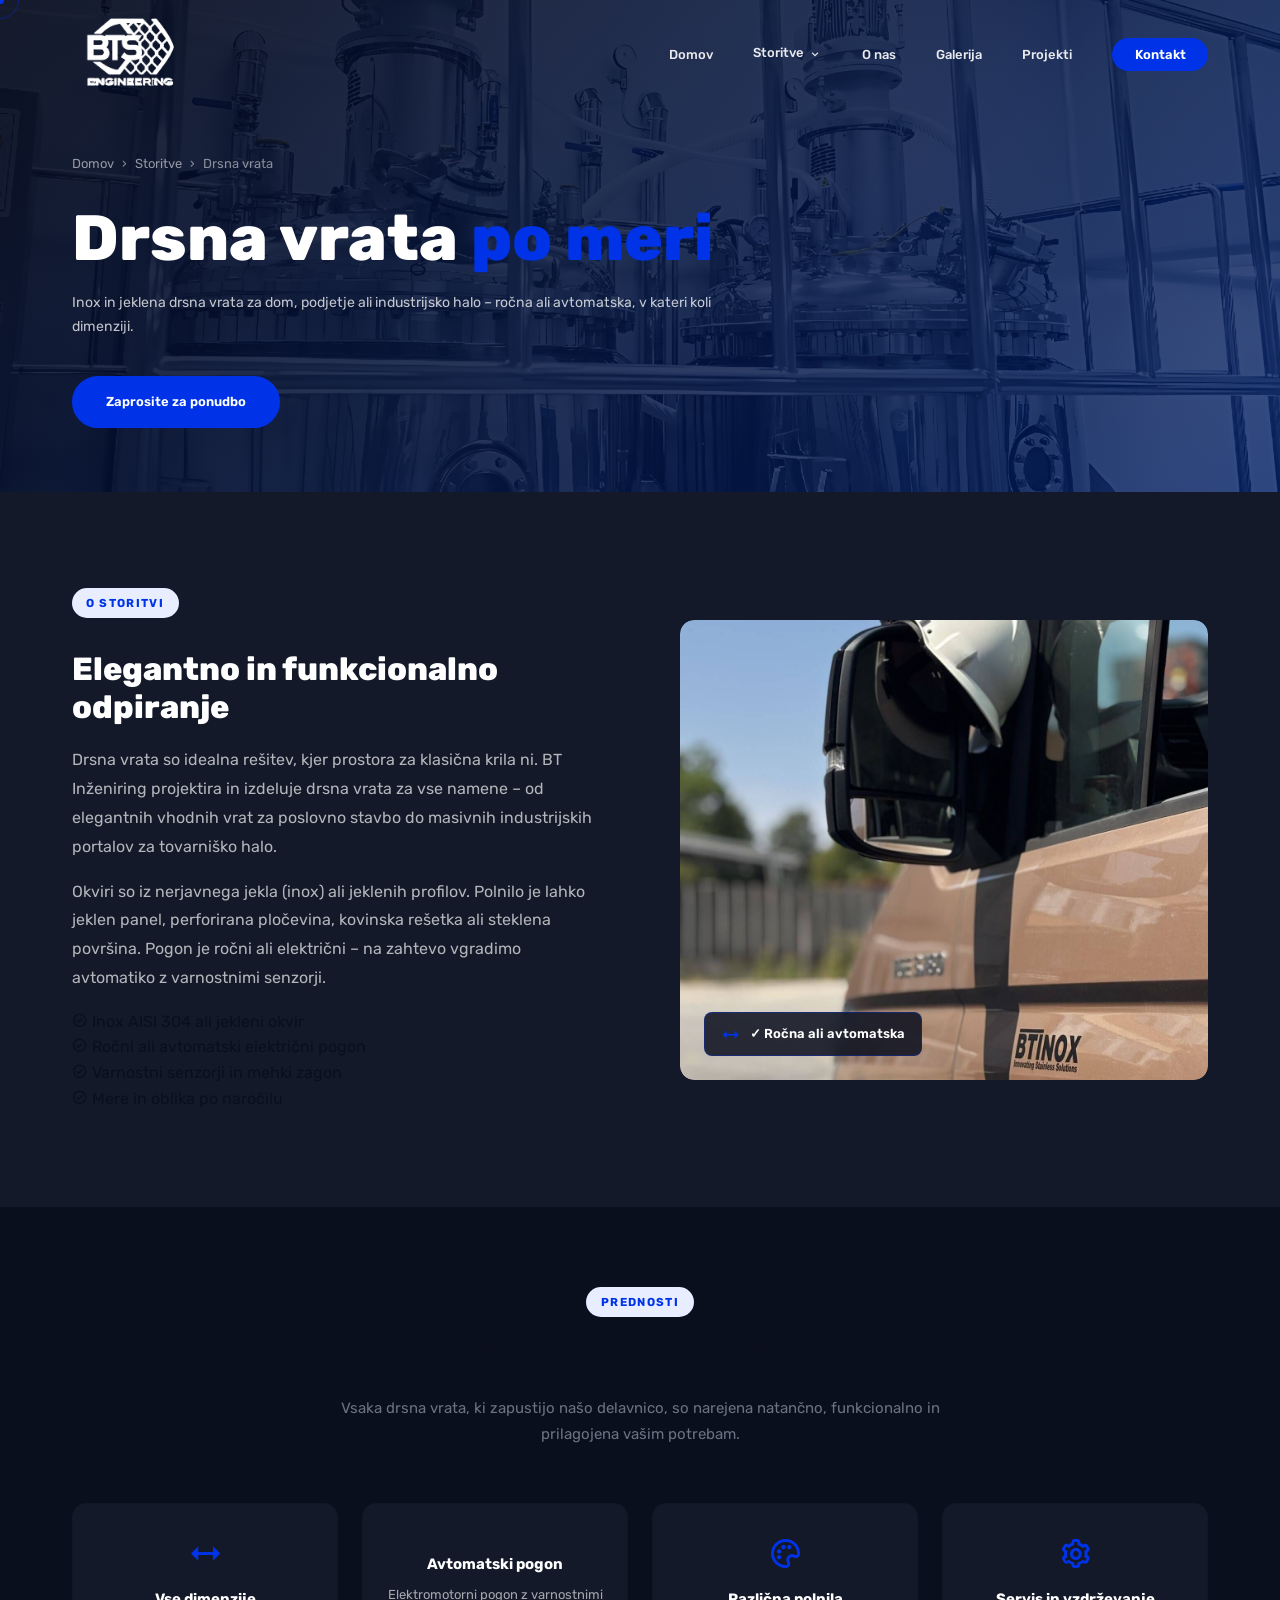
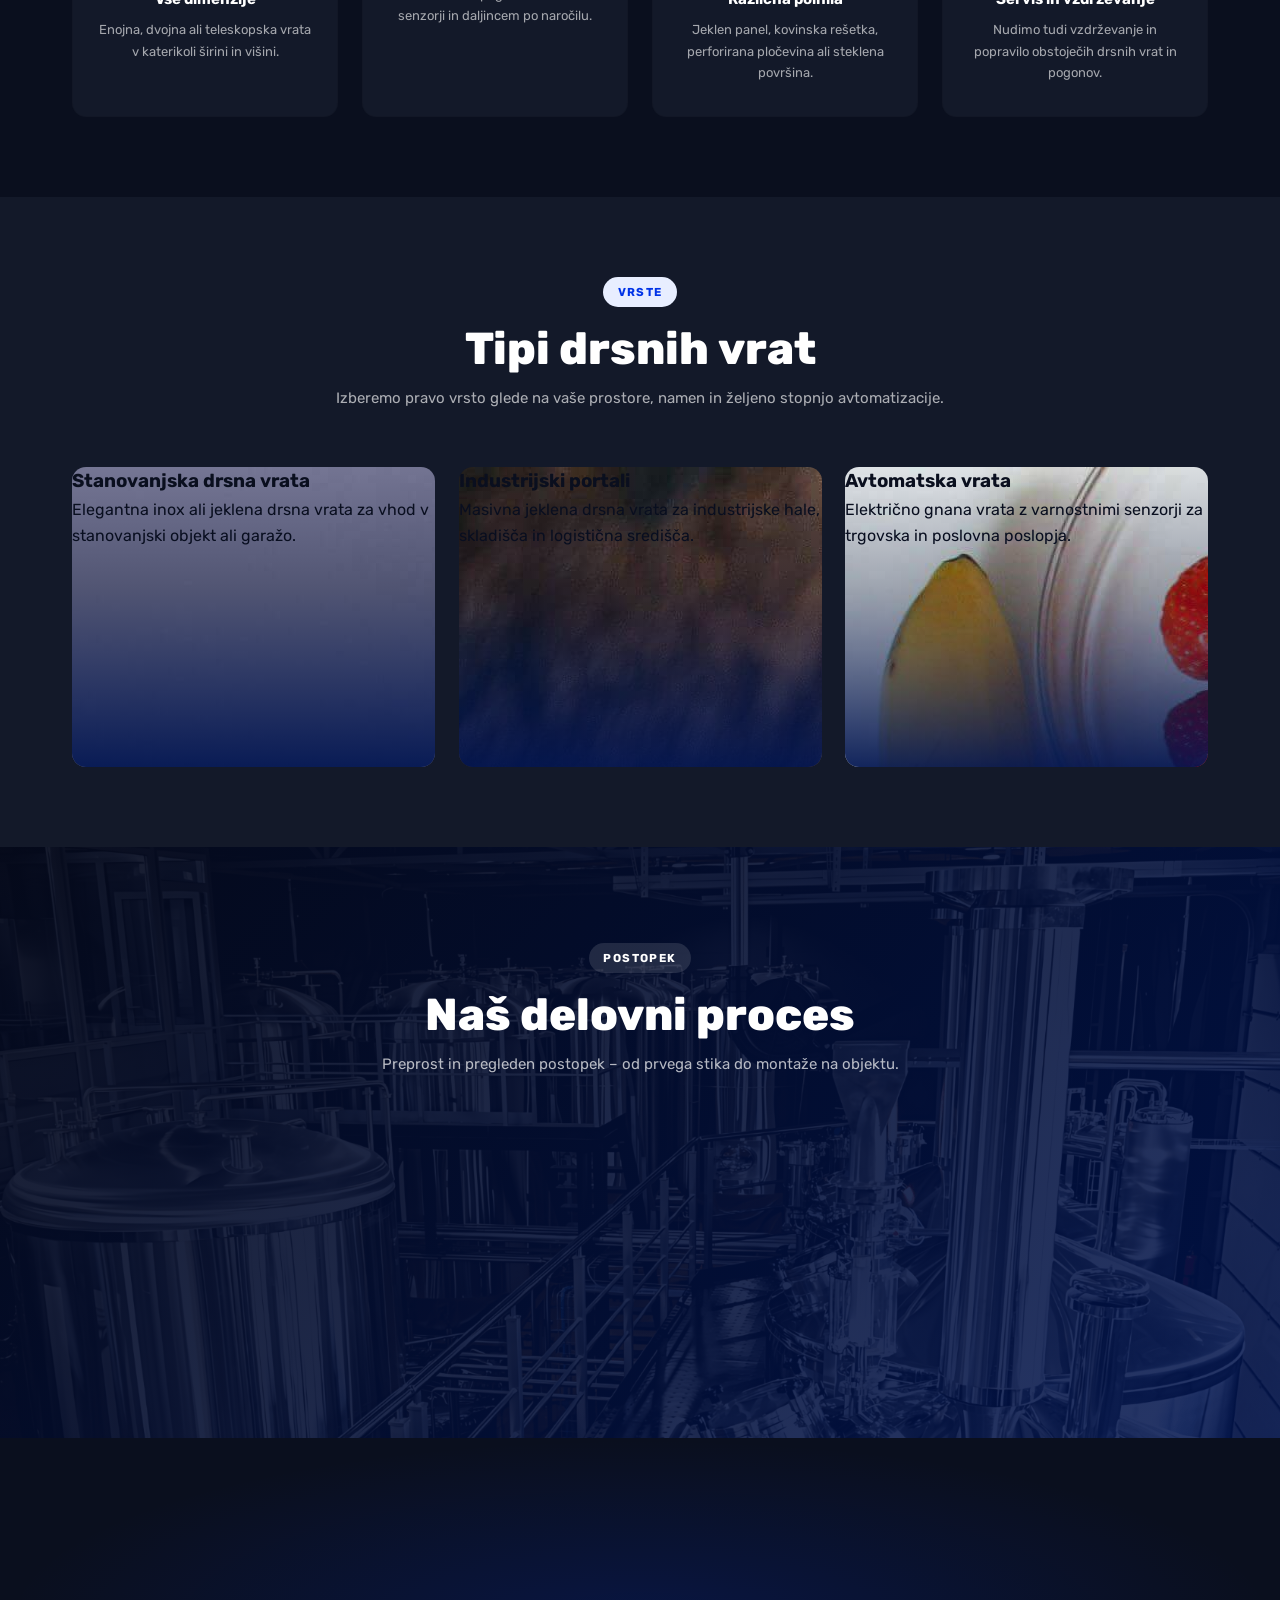
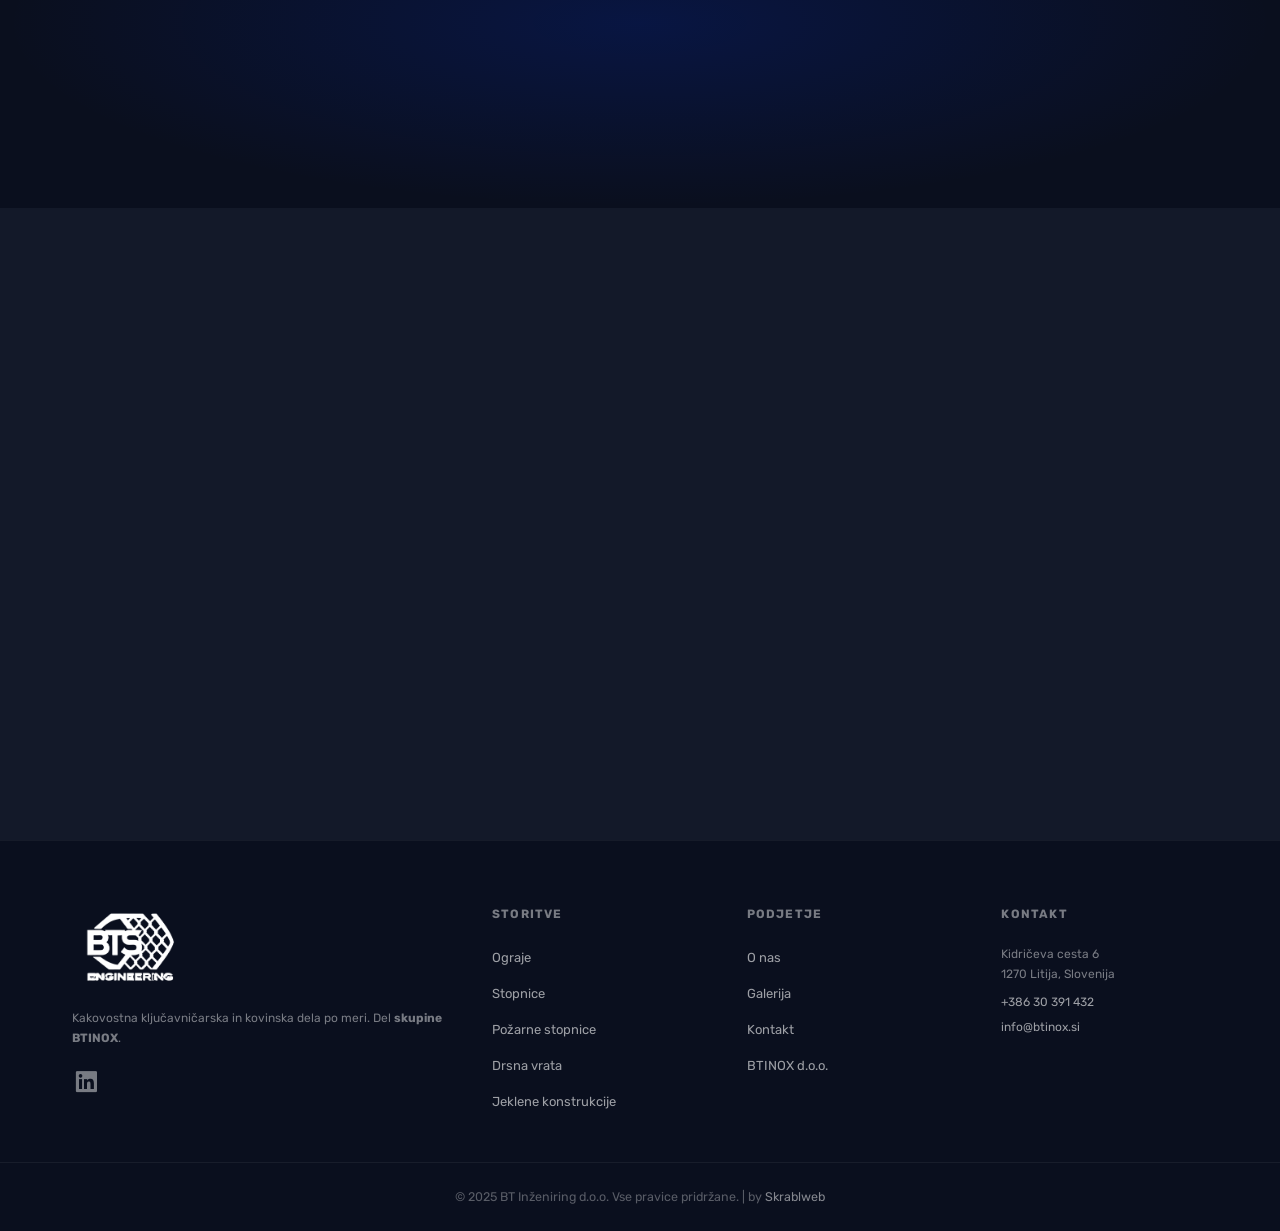
==== drsna-vrata.html @ 4660ccc5 "first commit" ====
﻿<!DOCTYPE html>
<html lang="sl">
<head>
    <meta charset="UTF-8">
    <meta name="viewport" content="width=device-width, initial-scale=1.0">
    <title>Drsna vrata | BT Inženiring – Skupina BTINOX</title>
    <meta name="description" content="Inox in jeklena drsna vrata po meri – stanovanjska, industrijska in avtomatska. Načrtovanje in montaža drsnih vrat in portalov po vsej Sloveniji.">
    <link rel="preconnect" href="https://fonts.googleapis.com">
    <link rel="preconnect" href="https://fonts.gstatic.com" crossorigin>
    <link href="https://fonts.googleapis.com/css2?family=Rubik:wght@300;400;500;600;700;800&family=Inter:wght@300;400;500;600&display=swap" rel="stylesheet">
    <link rel="stylesheet" href="https://unpkg.com/boxicons@2.1.4/css/boxicons.min.css">
    <link rel="stylesheet" href="css/base.css">
    <link rel="stylesheet" href="css/nav.css">
    <link rel="stylesheet" href="css/hero.css">
    <link rel="stylesheet" href="css/sections.css">
    <link rel="stylesheet" href="css/animations.css">
    <link rel="stylesheet" href="css/responsive.css">
    <link rel="stylesheet" href="css/subpages.css">
    <link rel="stylesheet" href="css/projekti.css">
</head>
<body>

<div class="cursor-dot" id="cursorDot"></div>
<div class="cursor-ring" id="cursorRing"></div>
<div class="progress-bar" id="progressBar"></div>

<nav class="nav" id="nav">
    <div class="nav__container">
        <a href="inzeniring.html" class="nav__logo"><img src="index/bts_logo.png" alt="BT Inženiring"></a>
        <ul class="nav__links" id="navLinks">
            <li><a href="inzeniring.html" class="nav__link">Domov</a></li>
            <li class="has-dropdown">
                <a href="inzeniring.html#storitve" class="nav__link">Storitve <i class='bx bx-chevron-down'></i></a>
                <ul class="nav__submenu">
                    <li><a href="ograje.html">Ograje</a></li>
                    <li><a href="stopnice.html">Stopnice</a></li>
                    <li><a href="pozarne-stopnice.html">Požarne stopnice</a></li>
                    <li><a href="drsna-vrata.html">Drsna vrata</a></li>
                    <li><a href="konstrukcije.html">Jeklene konstrukcije</a></li>
                    <li><a href="kljucavnicarska-dela.html">Ključavničarska dela</a></li>
                </ul>
            </li>
            <li><a href="o-nas.html" class="nav__link">O nas</a></li>
            <li><a href="galerija.html" class="nav__link">Galerija</a></li>
            <li><a href="projekti.html" class="nav__link">Projekti</a></li>
            <li><a href="kontakt.html" class="nav__link nav__link--cta">Kontakt</a></li>
        </ul>
        <button class="hamburger" id="hamburger" aria-label="Meni"><span></span><span></span><span></span></button>
    </div>
</nav>
<div class="mobile-menu" id="mobileMenu">
    <ul>
        <li><a href="inzeniring.html" class="mob-link">Domov</a></li>
        <li><a href="inzeniring.html#storitve" class="mob-link">Storitve</a></li>
        <li><a href="o-nas.html" class="mob-link">O nas</a></li>
        <li><a href="galerija.html" class="mob-link">Galerija</a></li>
        <li><a href="projekti.html" class="mob-link">Projekti</a></li>
        <li><a href="kontakt.html" class="mob-link">Kontakt</a></li>
    </ul>
</div>
<div class="mob-overlay" id="mobOverlay"></div>

<!-- PAGE HERO -->
<section class="page-hero">
    <div class="page-hero__bg" style="background-image: url('index/slika_za_naslov.png');"></div>
    <div class="page-hero__overlay"></div>
    <div class="page-hero__content">
        <nav class="breadcrumb" aria-label="Breadcrumb">
            <a href="inzeniring.html">Domov</a>
            <span>›</span>
            <a href="inzeniring.html#storitve">Storitve</a>
            <span>›</span>
            <span>Drsna vrata</span>
        </nav>
        <h1 class="page-hero__title">Drsna vrata <span>po meri</span></h1>
        <p class="page-hero__sub">Inox in jeklena drsna vrata za dom, podjetje ali industrijsko halo – ročna ali avtomatska, v kateri koli dimenziji.</p>
        <a href="kontakt.html" class="btn btn-primary">Zaprosite za ponudbo</a>
    </div>
</section>

<!-- SVC INTRO -->
<section class="svc-intro">
    <div class="container">
        <div class="svc-intro__grid">
            <div class="svc-intro__text reveal">
                <div class="section-tag">O storitvi</div>
                <h2>Elegantno in funkcionalno odpiranje</h2>
                <p>Drsna vrata so idealna rešitev, kjer prostora za klasična krila ni. BT Inženiring projektira in izdeluje drsna vrata za vse namene – od elegantnih vhodnih vrat za poslovno stavbo do masivnih industrijskih portalov za tovarniško halo.</p>
                <p>Okviri so iz nerjavnega jekla (inox) ali jeklenih profilov. Polnilo je lahko jeklen panel, perforirana pločevina, kovinska rešetka ali steklena površina. Pogon je ročni ali električni – na zahtevo vgradimo avtomatiko z varnostnimi senzorji.</p>
                <ul class="svc-intro__checklist">
                    <li><i class='bx bx-check-circle'></i> Inox AISI 304 ali jekleni okvir</li>
                    <li><i class='bx bx-check-circle'></i> Ročni ali avtomatski električni pogon</li>
                    <li><i class='bx bx-check-circle'></i> Varnostni senzorji in mehki zagon</li>
                    <li><i class='bx bx-check-circle'></i> Mere in oblika po naročilu</li>
                </ul>
            </div>
            <div class="svc-intro__img reveal">
                <div class="svc-intro__img-wrap">
                    <img src="index/o_nas_btinox.jpeg" alt="Drsna vrata po meri – BT Inženiring">
                    <div class="svc-intro__badge">
                        <i class='bx bx-move-horizontal'></i>
                        <span>✓ Ročna ali avtomatska</span>
                    </div>
                </div>
            </div>
        </div>
    </div>
</section>

<!-- FEATURES -->
<section class="features-section">
    <div class="container">
        <div class="section-head reveal">
            <div class="section-tag">Prednosti</div>
            <h2>Zakaj izbrati BT Inženiring?</h2>
            <p>Vsaka drsna vrata, ki zapustijo našo delavnico, so narejena natančno, funkcionalno in prilagojena vašim potrebam.</p>
        </div>
        <div class="features-grid">
            <div class="feat-card reveal">
                <div class="feat-card__icon"><i class='bx bx-move-horizontal'></i></div>
                <h3>Vse dimenzije</h3>
                <p>Enojna, dvojna ali teleskopska vrata v katerikoli širini in višini.</p>
            </div>
            <div class="feat-card reveal">
                <div class="feat-card__icon"><i class='bx bx-bolt'></i></div>
                <h3>Avtomatski pogon</h3>
                <p>Elektromotorni pogon z varnostnimi senzorji in daljincem po naročilu.</p>
            </div>
            <div class="feat-card reveal">
                <div class="feat-card__icon"><i class='bx bx-palette'></i></div>
                <h3>Različna polnila</h3>
                <p>Jeklen panel, kovinska rešetka, perforirana pločevina ali steklena površina.</p>
            </div>
            <div class="feat-card reveal">
                <div class="feat-card__icon"><i class='bx bx-cog'></i></div>
                <h3>Servis in vzdrževanje</h3>
                <p>Nudimo tudi vzdrževanje in popravilo obstoječih drsnih vrat in pogonov.</p>
            </div>
        </div>
    </div>
</section>

<!-- TYPES -->
<section class="types-section">
    <div class="container">
        <div class="section-head reveal">
            <div class="section-tag">Vrste</div>
            <h2>Tipi drsnih vrat</h2>
            <p>Izberemo pravo vrsto glede na vaše prostore, namen in željeno stopnjo avtomatizacije.</p>
        </div>
        <div class="types-grid">
            <div class="type-card reveal" style="background-image: url('index/farmacija.jpg');">
                <div class="type-card__overlay"></div>
                <div class="type-card__content">
                    <h3>Stanovanjska drsna vrata</h3>
                    <p>Elegantna inox ali jeklena drsna vrata za vhod v stanovanjski objekt ali garažo.</p>
                </div>
            </div>
            <div class="type-card reveal" style="background-image: url('index/biofarmacija.jpg');">
                <div class="type-card__overlay"></div>
                <div class="type-card__content">
                    <h3>Industrijski portali</h3>
                    <p>Masivna jeklena drsna vrata za industrijske hale, skladišča in logistična središča.</p>
                </div>
            </div>
            <div class="type-card reveal" style="background-image: url('index/prehrambena_industrija.jpg');">
                <div class="type-card__overlay"></div>
                <div class="type-card__content">
                    <h3>Avtomatska vrata</h3>
                    <p>Električno gnana vrata z varnostnimi senzorji za trgovska in poslovna poslopja.</p>
                </div>
            </div>
        </div>
    </div>
</section>

<!-- PROCES -->
<section class="proces" style="background-image: url('index/gospodarske_panoge.png');">
    <div class="container">
        <div class="section-head section-head--light reveal">
            <div class="section-tag section-tag--light">Postopek</div>
            <h2 class="light">Naš delovni proces</h2>
            <p class="light">Preprost in pregleden postopek – od prvega stika do montaže na objektu.</p>
        </div>
        <div class="steps reveal">
            <div class="step">
                <div class="step__num">01</div>
                <h4>Povpraševanje in izmere</h4>
                <p>Stopimo v stik, obiščemo lokacijo in skupaj z vami določimo mere, material in obliko.</p>
            </div>
            <div class="step__arrow"><i class='bx bx-chevron-right'></i></div>
            <div class="step">
                <div class="step__num">02</div>
                <h4>Načrtovanje in ponudba</h4>
                <p>Pripravimo tehnični načrt in cenovno ponudbo prilagojeno vašim željam in proračunu.</p>
            </div>
            <div class="step__arrow"><i class='bx bx-chevron-right'></i></div>
            <div class="step">
                <div class="step__num">03</div>
                <h4>Proizvodnja v delavnici</h4>
                <p>Vaše naročilo natančno izdelamo v lastni kovinarski delavnici z modernimi stroji.</p>
            </div>
            <div class="step__arrow"><i class='bx bx-chevron-right'></i></div>
            <div class="step">
                <div class="step__num">04</div>
                <h4>Dostava in montaža</h4>
                <p>Dostavimo in profesionalno montiramo na objektu – predaja z garancijo in brez skrbi.</p>
            </div>
        </div>
    </div>
</section>

<!-- CTA BANNER -->
<section class="cta-banner">
    <div class="container">
        <h2 class="light reveal">Iščete drsna vrata?</h2>
        <p class="light reveal">Pošljite nam mere in zahteve – pripravimo vam ponudbo v 48 urah.</p>
        <div class="cta-banner__btns reveal">
            <a href="kontakt.html" class="btn btn-primary">Pošljite povpraševanje</a>
            <a href="tel:+38630391432" class="btn btn-outline-light">Pokličite nas</a>
        </div>
    </div>
</section>

<!-- RELATED SERVICES -->
<section class="related-services">
    <div class="container">
        <div class="section-head reveal">
            <div class="section-tag">Več storitev</div>
            <h2>Oglejte si tudi</h2>
            <p>Poleg drsnih vrat ponujamo širok nabor kovinskih in ključavničarskih rešitev.</p>
        </div>
        <div class="services-grid">
            <div class="svc-card reveal">
                <div class="svc-card__icon"><i class='bx bx-border-all'></i></div>
                <h3>Ograje</h3>
                <p>Inox in jeklene ograje za balkone, terase, stopnišča in industrijske objekte.</p>
                <div class="svc-card__line"></div>
                <a href="ograje.html" class="svc-card__more">Izvedi več <i class='bx bx-right-arrow-alt'></i></a>
            </div>
            <div class="svc-card reveal">
                <div class="svc-card__icon"><i class='bx bx-building'></i></div>
                <h3>Jeklene konstrukcije</h3>
                <p>Statično zanesljive jeklene konstrukcije za industrijske in poslovne objekte.</p>
                <div class="svc-card__line"></div>
                <a href="konstrukcije.html" class="svc-card__more">Izvedi več <i class='bx bx-right-arrow-alt'></i></a>
            </div>
            <div class="svc-card reveal">
                <div class="svc-card__icon"><i class='bx bx-wrench'></i></div>
                <h3>Ključavničarska dela</h3>
                <p>Splošna ključavničarska dela, popravila in montaža kovinskih elementov po meri.</p>
                <div class="svc-card__line"></div>
                <a href="kljucavnicarska-dela.html" class="svc-card__more">Izvedi več <i class='bx bx-right-arrow-alt'></i></a>
            </div>
        </div>
    </div>
</section>

<footer class="footer">
    <div class="footer__top">
        <div class="footer__brand">
            <div class="footer__logo"><img src="index/bts_logo.png" alt="BT Inženiring"></div>
            <p>Kakovostna ključavničarska in kovinska dela po meri. Del <strong>skupine BTINOX</strong>.</p>
            <a href="https://www.linkedin.com/company/btinox" target="_blank" class="footer__linkedin"><i class='bx bxl-linkedin-square'></i></a>
        </div>
        <div class="footer__col"><h4>Storitve</h4><ul>
            <li><a href="ograje.html">Ograje</a></li>
            <li><a href="stopnice.html">Stopnice</a></li>
            <li><a href="pozarne-stopnice.html">Požarne stopnice</a></li>
            <li><a href="drsna-vrata.html">Drsna vrata</a></li>
            <li><a href="konstrukcije.html">Jeklene konstrukcije</a></li>
        </ul></div>
        <div class="footer__col"><h4>Podjetje</h4><ul>
            <li><a href="o-nas.html">O nas</a></li>
            <li><a href="galerija.html">Galerija</a></li>
            <li><a href="kontakt.html">Kontakt</a></li>
            <li><a href="index.html">BTINOX d.o.o.</a></li>
        </ul></div>
        <div class="footer__col"><h4>Kontakt</h4>
            <p>Kidričeva cesta 6<br>1270 Litija, Slovenija</p>
            <a href="tel:+38630391432">+386 30 391 432</a>
            <a href="mailto:info@btinox.si">info@btinox.si</a>
        </div>
    </div>
    <div class="footer__bottom"><p>© 2025 BT Inženiring d.o.o. Vse pravice pridržane. | by <a href="https://skrablweb.si" target="_blank">Skrablweb</a></p></div>
</footer>

<script src="js/nav.js"></script>
<script src="js/animations.js"></script>
</body>
</html>
---- css/base.css ----
/* BT Inženiring — base styles, variables, utilities */

/* ============================================================
   BT INŽENIRING — inzeniring.css
   Modern engineering website, inspired by btinox.si
============================================================ */

/* ---------- Reset & Base ---------- */
*, *::before, *::after {
  box-sizing: border-box;
  margin: 0;
  padding: 0;
}

:root {
  --blue:        #0033E7;
  --blue-dark:   #0025b3;
  --blue-light:  #e8eeff;
  --dark:        #0a0f1e;
  --dark-2:      #131929;
  --gray:        #6b7280;
  --gray-light:  #f7f8fc;
  --white:       #ffffff;
  --border:      rgba(0,0,0,.08);
  --text-muted:  #6b7280;
  --text-muted-dark: rgba(255,255,255,.68);
  --shadow:      0 4px 24px rgba(0,51,231,.12);
  --shadow-sm:   0 2px 12px rgba(0,0,0,.08);
  --radius:      14px;
  --radius-sm:   8px;
  --transition:  .3s ease;
  --font:        'Rubik', sans-serif;
}

html { scroll-behavior: smooth; }

body {
  font-family: var(--font);
  color: var(--dark);
  overflow-x: hidden;
  line-height: 1.6;
}

body.menu-open { overflow: hidden; }

img  { max-width: 100%; display: block; }
a    { text-decoration: none; color: inherit; }
ul   { list-style: none; }

.container {
  max-width: 1200px;
  margin: 0 auto;
  padding: 0 2rem;
}

/* ---------- Utilities ---------- */
.btn {
  display: inline-flex;
  align-items: center;
  gap: .5rem;
  padding: .85rem 2rem;
  border-radius: 50px;
  font-family: var(--font);
  font-weight: 600;
  font-size: clamp(13px, .95vw, 16px);
  cursor: pointer;
  border: 2px solid transparent;
  transition: var(--transition);
  white-space: nowrap;
}

.btn-primary {
  background: var(--blue);
  color: #fff;
  border-color: var(--blue);
}
.btn-primary:hover {
  background: var(--blue-dark);
  border-color: var(--blue-dark);
  transform: translateY(-2px);
  box-shadow: 0 8px 24px rgba(0,51,231,.3);
}

.btn-ghost {
  background: transparent;
  color: #fff;
  border-color: rgba(255,255,255,.55);
}
.btn-ghost:hover {
  background: #fff;
  color: var(--blue);
  border-color: #fff;
}

.btn-full { width: 100%; justify-content: center; }

.section-tag {
  display: inline-block;
  font-size: 11.5px;
  font-weight: 700;
  letter-spacing: .12em;
  text-transform: uppercase;
  color: var(--blue);
  background: var(--blue-light);
  padding: .35rem .9rem;
  border-radius: 50px;
  margin-bottom: 1rem;
}

.section-tag--light {
  color: #fff;
  background: rgba(255,255,255,.12);
}

.section-head {
  text-align: center;
  max-width: 640px;
  margin: 0 auto 3.5rem;
}

.section-head h2 {
  font-size: clamp(28px, 3.5vw, 48px);
  font-weight: 800;
  line-height: 1.15;
  margin-bottom: .75rem;
}

.section-head p {
  color: var(--gray);
  font-size: clamp(15px, 1.1vw, 17px);
  line-height: 1.7;
}

h2.light, p.light           { color: #fff; }
p.light                     { color: rgba(255,255,255,.7); }

/* ---------- Reveal Animation (see Interactive section below) ---------- */
---- css/nav.css ----
/* BT Inženiring — navigation, hamburger, mobile menu */

/* ---------- Navigation ---------- */
.nav {
  position: fixed;
  top: 0;
  left: 0;
  width: 100%;
  z-index: 1000;
  padding: .6rem 0;
  transition: background .35s ease, box-shadow .35s ease, padding .35s ease;
}

.nav.scrolled {
  background: #fff;
  box-shadow: 0 2px 20px rgba(0,0,0,.1);
  padding: .4rem 0;
}

.nav__container {
  max-width: 1200px;
  margin: 0 auto;
  padding: 0 2rem;
  display: flex;
  align-items: center;
  justify-content: space-between;
}

/* Logo */
.nav__logo {
  display: flex;
  align-items: center;
}
.nav__logo img {
  height: 88px;
  width: auto;
  display: block;
  filter: brightness(0) invert(1);
  transition: filter .35s ease;
}
.nav.scrolled .nav__logo img {
  filter: none;
}

/* Desktop links */
.nav__links {
  display: flex;
  align-items: center;
  gap: 2.5rem;
}

.nav__link {
  font-size: clamp(13px, .95vw, 15px);
  font-weight: 500;
  color: rgba(255,255,255,.9);
  position: relative;
  transition: color var(--transition);
}

.nav__link::after {
  content: '';
  position: absolute;
  bottom: -3px;
  left: 0;
  width: 0;
  height: 2px;
  background: var(--blue);
  transition: width var(--transition);
}

.nav__link:hover::after        { width: 100%; }
.nav.scrolled .nav__link       { color: var(--dark); }
.nav.scrolled .nav__link:hover { color: var(--blue); }

.nav__link--cta {
  background: var(--blue);
  color: #fff !important;
  padding: .55rem 1.4rem;
  border-radius: 50px;
  font-weight: 600;
}
.nav__link--cta:hover   { background: var(--blue-dark); transform: translateY(-1px); }
.nav__link--cta::after  { display: none; }

/* Hamburger */
.hamburger {
  display: none;
  flex-direction: column;
  gap: 5px;
  background: none;
  border: none;
  cursor: pointer;
  padding: 4px;
}
.hamburger span {
  display: block;
  width: 24px;
  height: 2px;
  background: #fff;
  border-radius: 2px;
  transition: var(--transition);
}
.nav.scrolled .hamburger span { background: var(--dark); }

.hamburger.active span:nth-child(1) { transform: translateY(7px) rotate(45deg); }
.hamburger.active span:nth-child(2) { opacity: 0; }
.hamburger.active span:nth-child(3) { transform: translateY(-7px) rotate(-45deg); }

/* ---------- Mobile Menu ---------- */
.mobile-menu {
  position: fixed;
  top: 0;
  right: -100%;
  width: min(320px, 85vw);
  height: 100vh;
  background: var(--dark);
  z-index: 2000;
  padding: 6rem 2.5rem 2.5rem;
  transition: right .4s ease;
}

.mobile-menu.active { right: 0; }

.mobile-menu ul {
  display: flex;
  flex-direction: column;
  gap: .25rem;
}

.mob-link {
  display: block;
  padding: 1rem 0;
  font-size: 1.15rem;
  font-weight: 600;
  color: rgba(255,255,255,.75);
  border-bottom: 1px solid rgba(255,255,255,.07);
  transition: color var(--transition), padding-left var(--transition);
}
.mob-link:hover {
  color: #fff;
  padding-left: .5rem;
}

.mob-overlay {
  position: fixed;
  inset: 0;
  background: rgba(0,0,0,.55);
  z-index: 1999;
  opacity: 0;
  pointer-events: none;
  transition: opacity .4s ease;
}
.mob-overlay.active {
  opacity: 1;
  pointer-events: all;
}
---- css/hero.css ----
/* BT Inženiring — hero section, scroll hint animation */

/* ---------- Hero ---------- */
.hero {
  position: relative;
  height: 100vh;
  min-height: 600px;
  display: flex;
  align-items: center;
  overflow: hidden;
}

.hero__bg {
  position: absolute;
  inset: 0;
  background-size: cover;
  background-position: center;
  transform: scale(1.05);
  transition: transform 8s ease;
}
.hero:hover .hero__bg { transform: scale(1.0); }

.hero__overlay {
  position: absolute;
  inset: 0;
  background: linear-gradient(135deg, rgba(0,15,50,.88) 0%, rgba(0,51,231,.28) 100%);
}

.hero__container {
  position: relative;
  z-index: 1;
  width: 100%;
  padding-left: clamp(2rem, 8vw, 120px);
  padding-right: clamp(2rem, 4vw, 60px);
  display: flex;
  align-items: center;
  justify-content: space-between;
  gap: 3rem;
}

.hero__content {
  flex: 0 0 54%;
  min-width: 0;
}

.hero__3d {
  flex: 0 0 38%;
  height: 480px;
}

.hero__badge {
  display: inline-block;
  font-size: 12px;
  font-weight: 600;
  letter-spacing: .14em;
  text-transform: uppercase;
  color: rgba(255,255,255,.9);
  background: rgba(255,255,255,.1);
  border: 1px solid rgba(255,255,255,.2);
  padding: .45rem 1.1rem;
  border-radius: 50px;
  margin-bottom: 1.5rem;
  backdrop-filter: blur(8px);
}

.hero__title {
  font-size: clamp(28px, 4.5vw, 76px);
  font-weight: 800;
  color: #fff;
  line-height: 1.1;
  margin-bottom: 1.25rem;
}

.hero__accent { color: #7aaaff; }
.nowrap { white-space: nowrap; }

.hero__sub {
  font-size: clamp(14px, 1.4vw, 18px);
  color: rgba(255,255,255,.78);
  line-height: 1.75;
  margin-bottom: 2.5rem;
}

.hero__btns {
  display: flex;
  gap: 1rem;
  flex-wrap: wrap;
}

/* Scroll hint */
.hero__scroll-hint {
  position: absolute;
  bottom: 2.5rem;
  left: 50%;
  transform: translateX(-50%);
  z-index: 1;
}

.scroll-dot {
  width: 26px;
  height: 42px;
  border: 2px solid rgba(255,255,255,.45);
  border-radius: 13px;
  position: relative;
}
.scroll-dot::after {
  content: '';
  position: absolute;
  top: 6px;
  left: 50%;
  transform: translateX(-50%);
  width: 4px;
  height: 8px;
  background: #fff;
  border-radius: 2px;
  animation: scrollAnim 1.8s ease infinite;
}
@keyframes scrollAnim {
  0%   { top: 6px;  opacity: 1; }
  100% { top: 22px; opacity: 0; }
}
---- css/sections.css ----
/* BT Inženiring — stats, services, about, certificates, industries, process, partners, contact, footer */

/* ---------- Stats ---------- */
.stats {
  background: #fff;
  border-bottom: 1px solid var(--border);
}

.stats__inner {
  max-width: 1200px;
  margin: 0 auto;
  padding: 3.5rem 2rem;
  display: flex;
  align-items: center;
  justify-content: space-around;
}

.stat {
  display: flex;
  flex-direction: column;
  align-items: center;
  text-align: center;
  gap: .35rem;
}

.stat__num {
  font-size: clamp(32px, 4vw, 54px);
  font-weight: 800;
  color: var(--blue);
  line-height: 1;
}
.stat__plus {
  font-size: .6em;
  vertical-align: super;
}
.stat__lbl {
  font-size: clamp(12px, .9vw, 14px);
  color: var(--gray);
  font-weight: 500;
  letter-spacing: .03em;
}

.stat-divider {
  width: 1px;
  height: 48px;
  background: var(--border);
}

/* ---------- Services ---------- */
.storitve {
  padding: 6rem 0;
  background: var(--gray-light);
}

.services-grid {
  display: grid;
  grid-template-columns: repeat(3, 1fr);
  gap: 1.5rem;
}

.svc-card {
  background: #fff;
  border-radius: var(--radius);
  padding: 2rem;
  position: relative;
  overflow: hidden;
  border: 1px solid var(--border);
  transition: transform var(--transition), box-shadow var(--transition);
}
.svc-card:hover {
  transform: translateY(-6px);
  box-shadow: var(--shadow);
}

.svc-card__icon {
  width: 52px;
  height: 52px;
  background: var(--blue-light);
  border-radius: var(--radius-sm);
  display: flex;
  align-items: center;
  justify-content: center;
  margin-bottom: 1.25rem;
  font-size: 1.5rem;
  color: var(--blue);
  transition: background var(--transition), color var(--transition);
}
.svc-card:hover .svc-card__icon {
  background: var(--blue);
  color: #fff;
}

.svc-card h3 {
  font-size: clamp(16px, 1.2vw, 19px);
  font-weight: 700;
  margin-bottom: .65rem;
}
.svc-card p {
  font-size: clamp(13px, .93vw, 14.5px);
  color: var(--gray);
  line-height: 1.65;
  margin-bottom: 1.25rem;
}

.svc-list {
  display: flex;
  flex-direction: column;
  gap: .4rem;
}
.svc-list li {
  font-size: clamp(12px, .85vw, 13.5px);
  color: var(--gray);
  padding-left: 1.1rem;
  position: relative;
}
.svc-list li::before {
  content: '—';
  position: absolute;
  left: 0;
  color: var(--blue);
  font-size: .75em;
}

.svc-card__line {
  position: absolute;
  bottom: 0;
  left: 0;
  width: 0;
  height: 3px;
  background: var(--blue);
  transition: width .4s ease;
}
.svc-card:hover .svc-card__line { width: 100%; }

.svc-card__more {
  display: inline-flex; align-items: center; gap: .35rem;
  margin-top: 1.25rem;
  font-size: 13px; font-weight: 600; color: var(--blue);
  text-decoration: none; transition: gap .25s;
}
.svc-card__more i { transition: transform .25s; }
.svc-card__more:hover i { transform: translateX(4px); }

/* ---------- About ---------- */
.o-nas {
  padding: 6rem 0;
  background: #fff;
}

.about-grid {
  display: grid;
  grid-template-columns: 1fr 1fr;
  gap: 5rem;
  align-items: center;
}

.about-text h2 {
  font-size: clamp(26px, 3vw, 42px);
  font-weight: 800;
  line-height: 1.15;
  margin-bottom: 1.25rem;
}
.about-text > p {
  color: var(--gray);
  font-size: clamp(14px, 1vw, 16px);
  line-height: 1.75;
  margin-bottom: .9rem;
}

.about-features {
  display: flex;
  flex-direction: column;
  gap: .65rem;
  margin: 1.75rem 0 2rem;
}
.feat {
  display: flex;
  align-items: center;
  gap: .65rem;
  font-size: clamp(13px, .95vw, 15px);
  font-weight: 500;
}
.feat i {
  font-size: 1.15rem;
  color: var(--blue);
  flex-shrink: 0;
}

/* Photo layout */
.about-visual {
  display: flex;
  flex-direction: column;
  gap: 1.25rem;
}

.about-photo-wrap {
  position: relative;
  border-radius: var(--radius);
  padding-bottom: 2.5rem;
  padding-right: 2rem;
}

.about-photo {
  width: 100%;
  height: 280px;
  object-fit: cover;
  border-radius: var(--radius);
  display: block;
  box-shadow: 0 20px 60px rgba(0,0,0,.18);
}

.about-photo-secondary {
  position: absolute;
  bottom: 0;
  right: 0;
  width: 52%;
  height: 155px;
  object-fit: cover;
  border-radius: var(--radius);
  border: 4px solid #fff;
  box-shadow: 0 12px 36px rgba(0,0,0,.2);
}

.about-photo-badge {
  position: absolute;
  top: 1.25rem;
  left: 1.25rem;
  background: var(--blue);
  color: #fff;
  border-radius: var(--radius-sm);
  padding: .75rem 1.1rem;
  display: flex;
  flex-direction: column;
  align-items: center;
  line-height: 1.1;
  box-shadow: 0 8px 24px rgba(0,51,231,.4);
}
.apb-num {
  font-size: 1.75rem;
  font-weight: 800;
}
.apb-txt {
  font-size: 11px;
  font-weight: 500;
  opacity: .85;
  white-space: nowrap;
}

.about-mini-cards {
  display: grid;
  grid-template-columns: 1fr 1fr;
  gap: 1rem;
}

.acard {
  border-radius: var(--radius);
  padding: 1.25rem;
  display: flex;
  gap: 1rem;
  align-items: flex-start;
  border: 1px solid var(--border);
  transition: transform var(--transition), box-shadow var(--transition);
}
.acard:hover {
  transform: translateX(4px);
  box-shadow: var(--shadow-sm);
}

.acard--top { background: var(--blue); color: #fff; border-color: transparent; }
.acard--top .acard__icon { background: rgba(255,255,255,.18); color: #fff; }
.acard--top h4 { color: #fff; }
.acard--top p  { color: rgba(255,255,255,.8); }

.acard--mid, .acard--bot { background: var(--gray-light); }
.acard--mid .acard__icon,
.acard--bot .acard__icon { background: var(--blue-light); color: var(--blue); }

.acard__icon {
  width: 40px;
  height: 40px;
  border-radius: var(--radius-sm);
  display: flex;
  align-items: center;
  justify-content: center;
  font-size: 1.15rem;
  flex-shrink: 0;
}
.acard h4 {
  font-size: clamp(13px, 1vw, 15px);
  font-weight: 700;
  margin-bottom: .25rem;
}
.acard p {
  font-size: clamp(11px, .82vw, 13px);
  color: var(--gray);
  line-height: 1.55;
}

/* ---------- Certificates ---------- */
.certifikati {
  background: var(--gray-light);
  padding: 3rem 0;
  border-top: 1px solid var(--border);
  border-bottom: 1px solid var(--border);
}

.cert-label {
  display: flex;
  align-items: center;
  gap: 1rem;
  flex-wrap: wrap;
  margin-bottom: 1.75rem;
  padding: .75rem 1.25rem;
  background: rgba(0,51,231,.06);
  border: 1px solid rgba(0,51,231,.18);
  border-radius: 8px;
}
.cert-label__tag {
  font-size: 11px;
  font-weight: 700;
  letter-spacing: .12em;
  text-transform: uppercase;
  color: var(--blue);
  white-space: nowrap;
}
.cert-label__text {
  flex: 1;
  font-size: 13px;
  color: var(--gray);
  margin: 0;
}
.cert-label__link {
  color: var(--blue);
  font-weight: 600;
  text-decoration: none;
  border-bottom: 1px solid transparent;
  transition: border-color var(--transition);
}
.cert-label__link:hover { border-color: var(--blue); }
.cert-label__btn {
  display: inline-flex;
  align-items: center;
  gap: .35rem;
  font-size: 12px;
  font-weight: 600;
  color: var(--blue);
  border: 1px solid rgba(0,51,231,.35);
  border-radius: 6px;
  padding: .3rem .75rem;
  text-decoration: none;
  white-space: nowrap;
  transition: background var(--transition), color var(--transition);
}
.cert-label__btn:hover {
  background: var(--blue);
  color: #fff;
}

.cert-row {
  display: flex;
  align-items: center;
  justify-content: space-between;
  gap: 2rem;
  flex-wrap: wrap;
}

.cert-item {
  flex: 1 1 100px;
  display: flex;
  flex-direction: column;
  align-items: center;
  justify-content: flex-start;
  gap: .75rem;
  text-align: center;
}

.cert-name {
  display: flex;
  flex-direction: column;
  gap: .2rem;
  font-size: 12px;
  font-weight: 600;
  color: #374151;
  line-height: 1.4;
}
.cert-name small {
  font-size: 10.5px;
  font-weight: 400;
  color: var(--gray);
  opacity: .85;
}

.cert-item img {
  max-height: 130px;
  max-width: 180px;
  width: auto;
  object-fit: contain;
  filter: grayscale(20%);
  opacity: .85;
  transition: filter var(--transition), opacity var(--transition), transform var(--transition);
}

.cert-item img:hover {
  filter: grayscale(0%);
  opacity: 1;
  transform: scale(1.08);
}

/* ---------- Industries ---------- */
.industrije {
  padding: 6rem 0;
  background: var(--gray-light);
}

.ind-grid {
  display: grid;
  grid-template-columns: repeat(3, 1fr);
  gap: 1.5rem;
}

.ind-card {
  border-radius: var(--radius);
  overflow: hidden;
  position: relative;
  height: 420px;
  cursor: pointer;
}

.ind-card__bg {
  position: absolute;
  inset: 0;
  background-size: cover;
  background-position: center;
  transition: transform .6s ease;
}
.ind-card:hover .ind-card__bg { transform: scale(1.07); }

.ind-card::after {
  content: '';
  position: absolute;
  inset: 0;
  background: linear-gradient(to top, rgba(0,10,40,.9) 0%, rgba(0,10,40,.25) 55%, transparent 100%);
  transition: background .4s ease;
}
.ind-card:hover::after {
  background: linear-gradient(to top, rgba(0,30,180,.88) 0%, rgba(0,10,40,.35) 55%, transparent 100%);
}

.ind-card__body {
  position: absolute;
  bottom: 0;
  left: 0;
  right: 0;
  padding: 2rem;
  z-index: 1;
}

.ind-card__num {
  font-size: 12px;
  font-weight: 700;
  letter-spacing: .12em;
  color: rgba(255,255,255,.55);
  margin-bottom: .5rem;
}
.ind-card__body h3 {
  font-size: clamp(18px, 1.5vw, 22px);
  font-weight: 700;
  color: #fff;
  margin-bottom: .5rem;
}
.ind-card__body p {
  font-size: clamp(12px, .9vw, 14px);
  color: rgba(255,255,255,.75);
  line-height: 1.6;
  margin-bottom: 1rem;
  opacity: 0;
  transform: translateY(10px);
  transition: opacity .4s ease .1s, transform .4s ease .1s;
}
.ind-card:hover .ind-card__body p { opacity: 1; transform: none; }

.ind-link {
  display: inline-flex;
  align-items: center;
  gap: .4rem;
  font-size: 13px;
  font-weight: 600;
  color: #fff;
  opacity: 0;
  transform: translateY(10px);
  transition: opacity .4s ease .15s, transform .4s ease .15s;
}
.ind-card:hover .ind-link { opacity: 1; transform: none; }
.ind-link i { transition: transform var(--transition); }
.ind-link:hover i { transform: translateX(4px); }

/* ---------- Industry extra callout ---------- */
.ind-extra {
  margin-top: 2.5rem;
  background: linear-gradient(135deg, rgba(0,51,231,.12) 0%, rgba(0,51,231,.05) 100%);
  border: 1px solid rgba(0,51,231,.25);
  border-radius: var(--radius);
  padding: 1.5rem 2rem;
  display: flex;
  align-items: center;
  justify-content: space-between;
  gap: 2rem;
  flex-wrap: wrap;
}
.ind-extra__text {
  display: flex;
  align-items: flex-start;
  gap: 1rem;
  flex: 1;
  min-width: 0;
  color: var(--gray);
  font-size: clamp(13px, 1vw, 15px);
  line-height: 1.6;
}
.ind-extra__text i {
  font-size: 1.6rem;
  color: var(--blue);
  flex-shrink: 0;
  margin-top: 1px;
}

/* ---------- Process ---------- */
.proces {
  padding: 6rem 0;
  background: var(--dark);
  background-size: cover;
  background-position: center;
  position: relative;
}
.proces::before {
  content: '';
  position: absolute;
  inset: 0;
  background: linear-gradient(135deg, rgba(5,10,28,.93) 0%, rgba(0,20,80,.85) 100%);
  pointer-events: none;
}
.proces .container { position: relative; z-index: 1; }

.steps {
  display: grid;
  grid-template-columns: 1fr auto 1fr auto 1fr auto 1fr;
  align-items: start;
  gap: 1rem;
}

.step {
  background: rgba(255,255,255,.04);
  border: 1px solid rgba(255,255,255,.09);
  border-radius: var(--radius);
  padding: 2rem 1.5rem;
  transition: background var(--transition), border-color var(--transition);
}
.step:hover {
  background: rgba(0,51,231,.14);
  border-color: rgba(0,51,231,.35);
}

.step__num {
  font-size: clamp(32px, 3.5vw, 52px);
  font-weight: 800;
  color: rgba(122,170,255,.75);
  line-height: 1;
  margin-bottom: .75rem;
}
.step h3 {
  font-size: clamp(14px, 1.1vw, 17px);
  font-weight: 700;
  color: #fff;
  margin-bottom: .5rem;
}
.step p {
  font-size: clamp(12px, .88vw, 13.5px);
  color: rgba(255,255,255,.55);
  line-height: 1.65;
}

.step-arrow {
  display: flex;
  align-items: center;
  color: rgba(255,255,255,.2);
  font-size: 1.75rem;
  margin-top: 3rem;
}

/* ---------- Partners ---------- */
.partnerji {
  padding: 6rem 0 3rem;
  background: #fff;
}

.logo-strip {
  overflow: hidden;
  position: relative;
  padding: 2rem 0;
}
.logo-strip::before,
.logo-strip::after {
  content: '';
  position: absolute;
  top: 0; bottom: 0;
  width: 120px;
  z-index: 1;
  pointer-events: none;
}
.logo-strip::before {
  left: 0;
  background: linear-gradient(to right, #fff, transparent);
}
.logo-strip::after {
  right: 0;
  background: linear-gradient(to left, #fff, transparent);
}

.logo-track {
  display: flex;
  align-items: center;
  gap: 4rem;
  animation: logoScroll 30s linear infinite;
  width: max-content;
}

@keyframes logoScroll {
  0%   { transform: translateX(0); }
  100% { transform: translateX(-50%); }
}

.logo-item {
  flex-shrink: 0;
  height: 52px;
  display: flex;
  align-items: center;
}
.logo-item img {
  max-height: 44px;
  width: auto;
  max-width: 130px;
  object-fit: contain;
  filter: grayscale(100%);
  opacity: .5;
  transition: filter var(--transition), opacity var(--transition), transform var(--transition);
}
.logo-item img:hover {
  filter: grayscale(0%);
  opacity: 1;
  transform: scale(1.1);
}

/* ---------- Contact ---------- */
.kontakt {
  padding: 6rem 0;
  background: var(--dark-2);
}

.contact-grid {
  display: grid;
  grid-template-columns: 1fr 1.15fr;
  gap: 4rem;
  align-items: start;
}

.contact-info h2 {
  font-size: clamp(28px, 3.5vw, 46px);
  font-weight: 800;
  color: #fff;
  margin-bottom: 1rem;
}
.contact-desc {
  color: rgba(255,255,255,.6);
  font-size: clamp(14px, 1vw, 16px);
  line-height: 1.75;
  margin-bottom: 2.25rem;
}

.contact-items {
  display: flex;
  flex-direction: column;
  gap: 1.25rem;
}
.c-item {
  display: flex;
  align-items: flex-start;
  gap: 1rem;
}
.c-item__icon {
  width: 42px;
  height: 42px;
  border-radius: var(--radius-sm);
  background: rgba(0,51,231,.22);
  display: flex;
  align-items: center;
  justify-content: center;
  font-size: 1.1rem;
  color: #7aaaff;
  flex-shrink: 0;
}
.c-item strong {
  display: block;
  font-size: clamp(11px, .85vw, 13px);
  color: rgba(255,255,255,.45);
  font-weight: 500;
  margin-bottom: .2rem;
}
.c-item p,
.c-item a {
  font-size: clamp(13px, .95vw, 15px);
  color: rgba(255,255,255,.82);
}
.c-item a:hover { color: #7aaaff; }

/* Form */
.contact-form {
  background: rgba(255,255,255,.04);
  border: 1px solid rgba(255,255,255,.07);
  border-radius: var(--radius);
  padding: 2.5rem;
}

.form-row {
  display: grid;
  grid-template-columns: 1fr 1fr;
  gap: 1.25rem;
}

.form-group {
  display: flex;
  flex-direction: column;
  gap: .45rem;
  margin-bottom: 1.25rem;
}
.form-group:last-child { margin-bottom: 0; }

.form-group label {
  font-size: 11.5px;
  font-weight: 600;
  letter-spacing: .06em;
  text-transform: uppercase;
  color: rgba(255,255,255,.5);
}

.form-group input,
.form-group select,
.form-group textarea {
  background: rgba(255,255,255,.06);
  border: 1px solid rgba(255,255,255,.1);
  border-radius: var(--radius-sm);
  padding: .85rem 1rem;
  color: #fff;
  font-family: var(--font);
  font-size: clamp(13px, .95vw, 15px);
  transition: border-color var(--transition), background var(--transition);
  outline: none;
}
.form-group input:focus,
.form-group select:focus,
.form-group textarea:focus {
  border-color: var(--blue);
  background: rgba(0,51,231,.08);
}
.form-group input::placeholder,
.form-group textarea::placeholder { color: rgba(255,255,255,.28); }
.form-group select option { background: var(--dark); color: #fff; }
.form-group textarea { resize: vertical; min-height: 120px; }

/* ---------- Footer ---------- */
.footer {
  background: var(--dark);
  border-top: 1px solid rgba(255,255,255,.05);
}

.footer__top {
  max-width: 1200px;
  margin: 0 auto;
  padding: 4rem 2rem 3rem;
  display: grid;
  grid-template-columns: 1.8fr 1fr 1fr 1fr;
  gap: 3rem;
}

.footer__logo {
  margin-bottom: 1rem;
}
.footer__logo img {
  height: 88px;
  width: auto;
  display: block;
  filter: brightness(0) invert(1);
}
.footer__brand > p {
  color: rgba(255,255,255,.45);
  font-size: clamp(12px, .88vw, 14px);
  line-height: 1.65;
  margin-bottom: 1.25rem;
}
.footer__linkedin {
  display: inline-flex;
  align-items: center;
  font-size: 1.75rem;
  color: rgba(255,255,255,.45);
  transition: color var(--transition);
}
.footer__linkedin:hover { color: #0077b5; }

.footer__col h4 {
  font-size: 12px;
  font-weight: 700;
  letter-spacing: .1em;
  text-transform: uppercase;
  color: rgba(255,255,255,.45);
  margin-bottom: 1.25rem;
}
.footer__col ul {
  display: flex;
  flex-direction: column;
  gap: .65rem;
}
.footer__col ul a {
  font-size: clamp(13px, .93vw, 14.5px);
  color: rgba(255,255,255,.6);
  transition: color var(--transition), padding-left var(--transition);
}
.footer__col ul a:hover {
  color: #fff;
  padding-left: .35rem;
}
.footer__col p {
  font-size: clamp(12px, .85vw, 14px);
  color: rgba(255,255,255,.45);
  line-height: 1.7;
  margin-bottom: .5rem;
}
.footer__col > a {
  display: block;
  font-size: clamp(12px, .85vw, 14px);
  color: rgba(255,255,255,.6);
  margin-bottom: .35rem;
  transition: color var(--transition);
}
.footer__col > a:hover { color: #fff; }

.footer__bottom {
  border-top: 1px solid rgba(255,255,255,.06);
  padding: 1.5rem 2rem;
  text-align: center;
  font-size: 12.5px;
  color: rgba(255,255,255,.32);
}
.footer__bottom a {
  color: rgba(255,255,255,.5);
  transition: color var(--transition);
}
.footer__bottom a:hover { color: #fff; }
---- css/animations.css ----
/* BT Inženiring — interactive animations, cursor, reveal, parallax, spotlight */

/* ==========================================
   Interactive / Animation Additions
========================================== */

/* ---- Custom Cursor ---- */
@media (pointer: fine) {
  body, a, button { cursor: none; }
}
.cursor-dot {
  position: fixed;
  width: 8px;
  height: 8px;
  background: var(--blue);
  border-radius: 50%;
  pointer-events: none;
  z-index: 99999;
  left: 0; top: 0;
  transform: translate(-50%, -50%);
  will-change: left, top;
  transition: width .2s ease, height .2s ease, background .2s ease;
}
.cursor-ring {
  position: fixed;
  width: 38px;
  height: 38px;
  border: 1.5px solid rgba(0,51,231,.45);
  border-radius: 50%;
  pointer-events: none;
  z-index: 99998;
  left: 0; top: 0;
  transform: translate(-50%, -50%);
  will-change: left, top;
  transition: width .3s ease, height .3s ease, border-color .3s ease, background .3s ease;
}
.cursor-dot.cursor--hover  { width: 12px; height: 12px; background: var(--blue-dark); }
.cursor-ring.cursor--hover { width: 56px; height: 56px; border-color: var(--blue); background: rgba(0,51,231,.06); }

/* ---- Word-by-word reveal ---- */
.wr-word {
  display: inline-block;
  overflow: hidden;
  vertical-align: top;
  line-height: inherit;
}
.wr-inner {
  display: inline-block;
  transform: translateY(110%) rotateX(-70deg);
  transform-origin: top center;
  opacity: 0;
  transition: transform .65s cubic-bezier(.16,1,.3,1), opacity .5s ease;
}
.wr-word.active .wr-inner {
  transform: none;
  opacity: 1;
}

/* ---- Enhanced 3D reveal ---- */
.reveal {
  opacity: 0;
  transform: perspective(1000px) translateY(40px) rotateX(10deg);
  transform-origin: top center;
  transition: opacity .7s ease, transform .7s cubic-bezier(.16,1,.3,1);
}
.reveal.visible {
  opacity: 1;
  transform: perspective(1000px) translateY(0) rotateX(0);
}


/* ---- Logo strip — pause on hover ---- */
.logo-strip:hover .logo-track { animation-play-state: paused; }

/* ---- About photo will-change ---- */
.about-photo { will-change: transform; }

/* ---- Scroll Progress Bar ---- */
.scroll-progress {
  position: fixed;
  top: 0;
  left: 0;
  height: 3px;
  width: 0%;
  background: linear-gradient(to right, var(--blue), #7aaaff);
  z-index: 9999;
  pointer-events: none;
  transition: width .08s linear;
}

/* ---- Nav backdrop blur ---- */
.nav.scrolled {
  backdrop-filter: blur(14px);
  -webkit-backdrop-filter: blur(14px);
  background: rgba(255,255,255,.9);
}

/* ---- Hero parallax performance ---- */
.hero__bg {
  will-change: transform;
}

/* ---- Hero overlay transition for mouse glow ---- */
.hero__overlay {
  transition: background .25s ease;
}

/* ---- Service card spotlight glow ---- */
.svc-card {
  will-change: transform;
}
.svc-card::before {
  content: '';
  position: absolute;
  inset: 0;
  border-radius: var(--radius);
  background: radial-gradient(280px circle at var(--gx, 50%) var(--gy, 50%), rgba(0,51,231,.07), transparent 70%);
  opacity: 0;
  transition: opacity .3s ease;
  pointer-events: none;
  z-index: 0;
}
.svc-card:hover::before { opacity: 1; }
.svc-card > * { position: relative; z-index: 1; }

/* ---- About cards will-change ---- */
.acard { will-change: transform; }

/* ---- Industry cards will-change ---- */
.ind-card { will-change: transform, opacity; }

/* Ensure bg inside ind-card transitions smoothly on leave ---- */
.ind-card__bg { will-change: transform; }
---- css/responsive.css ----
/* BT Inženiring — responsive breakpoints for the main page */

/* ==========================================
   Responsive
========================================== */
@media (max-width: 1024px) {
  .services-grid { grid-template-columns: repeat(2, 1fr); }
  .steps {
    grid-template-columns: 1fr 1fr;
    gap: 1.25rem;
  }
  .step-arrow { display: none; }
  .footer__top { grid-template-columns: 1fr 1fr; }
}

/* ---- Hero text responsive breakpoints ---- */

/* Large desktop (≥1400px): give the 3D canvas more room, text still stretches */
@media (min-width: 1400px) {
  .hero__container { gap: 4rem; }
  .hero__3d        { flex: 0 0 40%; height: 540px; }
}

/* ≤960px: hide 3D canvas, text goes full width */
@media (max-width: 960px) {
  .hero__3d { display: none; }
  .hero__container {
    padding-left:  clamp(1.5rem, 6vw, 60px);
    padding-right: clamp(1.5rem, 6vw, 60px);
  }
}

/* Tablet (≤768px) */
@media (max-width: 768px) {
  .hero__title { font-size: clamp(26px, 6.5vw, 52px); }
  .hero__sub   { font-size: clamp(14px, 2.2vw, 17px); }
  .hero__badge { font-size: 11px; }
}

/* Mobile (≤500px) */
@media (max-width: 500px) {
  .hero__container {
    padding-left:  1.25rem;
    padding-right: 1.25rem;
  }
  .hero__title { font-size: clamp(24px, 8vw, 42px); line-height: 1.15; }
  .hero__sub   { font-size: 14px; }
}

@media (max-width: 900px) {
  .about-grid        { grid-template-columns: 1fr; gap: 3rem; }
  .about-mini-cards  { grid-template-columns: 1fr 1fr; }
  .ind-grid          { grid-template-columns: 1fr 1fr; }
  .contact-grid      { grid-template-columns: 1fr; }
  .cert-row          { justify-content: center; }
}

@media (max-width: 600px) {
  .about-photo-secondary { display: none; }
  .about-mini-cards      { grid-template-columns: 1fr; }
  .cert-row              { gap: 1.25rem; }
  .cert-item img         { max-height: 90px; }
}

@media (max-width: 768px) {
  .nav__links { display: none; }
  .hamburger  { display: flex; }

  .stats__inner {
    display: grid;
    grid-template-columns: 1fr 1fr;
    gap: 2rem;
  }
  .stat-divider { display: none; }

  .services-grid { grid-template-columns: 1fr; }
  .ind-grid      { grid-template-columns: 1fr; }
  .ind-card      { height: 340px; }

  .steps { grid-template-columns: 1fr 1fr; }

  .form-row { grid-template-columns: 1fr; }
  .footer__top { grid-template-columns: 1fr 1fr; gap: 2rem; }
}

@media (max-width: 500px) {
  .hero__btns  { flex-direction: column; }
  .stats__inner { grid-template-columns: 1fr; }
  .steps { grid-template-columns: 1fr; }
  .footer__top { grid-template-columns: 1fr; }
  .contact-form { padding: 1.75rem 1.25rem; }
}
---- css/subpages.css ----
/* BT Inženiring — subpage styles: nav dropdown, page hero, breadcrumb, service intro, features, gallery, about page, contact page */

/* =====================================================
   SUBPAGE STYLES
===================================================== */

/* ---- Nav dropdown ---- */
.has-dropdown { position: relative; }
.has-dropdown > .nav__link {
  display: flex; align-items: center; gap: .25rem;
}
.has-dropdown > .nav__link i { font-size: 14px; transition: transform .25s; }
.has-dropdown:hover > .nav__link i { transform: rotate(180deg); }

.nav__submenu {
  position: absolute;
  top: calc(100% + .75rem);
  left: 50%;
  transform: translateX(-50%) translateY(-6px);
  background: var(--dark-2);
  border: 1px solid var(--border);
  border-radius: 10px;
  padding: .5rem 0;
  min-width: 210px;
  opacity: 0;
  visibility: hidden;
  transition: opacity .2s ease, visibility .2s ease, transform .2s ease;
  z-index: 2000;
  box-shadow: 0 16px 40px rgba(0,0,0,.5);
}
.has-dropdown:hover .nav__submenu {
  opacity: 1; visibility: visible;
  transform: translateX(-50%) translateY(0);
}
.nav__submenu li a {
  display: block;
  padding: .55rem 1.25rem;
  font-size: 13.5px;
  color: rgba(255,255,255,.65);
  transition: color .2s, background .2s;
}
.nav__submenu li a:hover { color: #fff; background: rgba(0,51,231,.14); }

/* ---- Page Hero ---- */
.page-hero {
  position: relative;
  min-height: 400px;
  display: flex;
  align-items: center;
  padding-top: 90px;
  overflow: hidden;
}
.page-hero__bg {
  position: absolute; inset: 0;
  background-size: cover; background-position: center;
}
.page-hero__overlay {
  position: absolute; inset: 0;
  background: linear-gradient(135deg, rgba(5,10,28,.92) 0%, rgba(0,30,100,.78) 100%);
}
.page-hero__content {
  position: relative; z-index: 1;
  width: 100%;
  max-width: 1200px;
  margin: 0 auto;
  padding: 4rem 2rem;
}
.page-hero__title {
  font-size: clamp(34px, 5vw, 68px);
  font-weight: 800; color: #fff; line-height: 1.1;
  margin-bottom: 1.1rem;
}
.page-hero__title span { color: var(--blue); }
.page-hero__sub {
  font-size: clamp(14px, 1.1vw, 17px);
  color: rgba(255,255,255,.75);
  line-height: 1.75; margin-bottom: 2.25rem; max-width: 680px;
}

/* ---- Breadcrumb ---- */
.breadcrumb {
  display: flex; align-items: center; gap: .5rem;
  margin-bottom: 1.75rem;
  font-size: 13px; color: rgba(255,255,255,.5);
}
.breadcrumb a { color: rgba(255,255,255,.55); text-decoration: none; transition: color .25s; }
.breadcrumb a:hover { color: #fff; }
.breadcrumb__sep { opacity: .4; }

/* ---- Service Intro (2-col) ---- */
.svc-intro { padding: 6rem 0; background: var(--dark-2); }
.svc-intro__grid {
  display: grid; grid-template-columns: 1fr 1fr;
  gap: 5rem; align-items: center;
}
.svc-intro__text h2 {
  font-size: clamp(26px, 2.5vw, 40px);
  font-weight: 800; margin: 1rem 0 1.25rem; line-height: 1.2; color: #fff;
}
.svc-intro__text p { color: rgba(255,255,255,.68); line-height: 1.8; margin-bottom: 1rem; }

.chk-list { list-style: none; padding: 0; margin: 1.5rem 0 2rem; display: flex; flex-direction: column; gap: .65rem; }
.chk-list li {
  display: flex; align-items: flex-start; gap: .75rem;
  font-size: 14.5px; color: rgba(255,255,255,.78); line-height: 1.5;
}
.chk-list li::before {
  content: '';
  flex-shrink: 0; margin-top: 4px;
  width: 18px; height: 18px; border-radius: 50%;
  background: rgba(0,51,231,.2);
  border: 1.5px solid var(--blue);
  background-image: url("data:image/svg+xml,%3Csvg xmlns='http://www.w3.org/2000/svg' viewBox='0 0 12 12'%3E%3Cpath d='M2 6l3 3 5-5' stroke='%230033e7' stroke-width='1.8' fill='none' stroke-linecap='round' stroke-linejoin='round'/%3E%3C/svg%3E");
  background-size: 70%; background-position: center; background-repeat: no-repeat;
}

.svc-intro__img-wrap {
  position: relative; border-radius: var(--radius); overflow: hidden;
}
.svc-intro__img-wrap img {
  width: 100%; height: 460px; object-fit: cover; display: block;
  border-radius: var(--radius);
}
.svc-intro__badge {
  position: absolute; bottom: 1.5rem; left: 1.5rem;
  background: rgba(10,15,30,.85);
  backdrop-filter: blur(10px);
  border: 1px solid rgba(0,51,231,.35);
  border-radius: 8px; padding: .65rem 1rem;
  display: flex; align-items: center; gap: .6rem;
  font-size: 13px; font-weight: 600; color: #fff;
}
.svc-intro__badge i { color: var(--blue); font-size: 1.2rem; }

/* ---- Feature Cards ---- */
.features-section { padding: 5rem 0; background: var(--dark); }
.features-grid {
  display: grid; grid-template-columns: repeat(4, 1fr);
  gap: 1.5rem; margin-top: 3rem;
}
.feat-card {
  background: var(--dark-2);
  border: 1px solid var(--border);
  border-radius: var(--radius);
  padding: 2rem 1.5rem; text-align: center;
  transition: border-color .3s, transform .3s;
}
.feat-card:hover { border-color: rgba(0,51,231,.4); transform: translateY(-5px); }
.feat-card i { font-size: 2.2rem; color: var(--blue); margin-bottom: 1rem; display: block; }
.feat-card h3,
.feat-card h4 { font-size: 15px; font-weight: 700; margin-bottom: .5rem; color: #fff; }
.feat-card p { font-size: 13px; color: rgba(255,255,255,.62); line-height: 1.65; }

/* ---- Product Types ---- */
.types-section { padding: 5rem 0; background: var(--dark-2); }
.types-grid {
  display: grid; grid-template-columns: repeat(3, 1fr);
  gap: 1.5rem; margin-top: 3rem;
}
.type-card {
  position: relative; border-radius: var(--radius);
  overflow: hidden; height: 300px; cursor: pointer;
}
.type-card__bg {
  position: absolute; inset: 0;
  background-size: cover; background-position: center;
  transition: transform .6s ease;
}
.type-card:hover .type-card__bg { transform: scale(1.08); }
.type-card::after {
  content: ''; position: absolute; inset: 0;
  background: linear-gradient(to top, rgba(0,20,80,.92) 0%, rgba(0,10,40,.3) 60%, transparent 100%);
  transition: background .4s;
}
.type-card:hover::after { background: linear-gradient(to top, rgba(0,30,180,.9) 0%, rgba(0,10,40,.35) 60%, transparent 100%); }
.type-card__body {
  position: absolute; bottom: 0; left: 0; right: 0;
  padding: 1.75rem 1.5rem; z-index: 1;
}
.type-card__body h3 { font-size: 18px; font-weight: 700; color: #fff; margin-bottom: .35rem; }
.type-card__body p { font-size: 13px; color: rgba(255,255,255,.75); line-height: 1.55; }

/* ---- CTA Banner ---- */
.cta-banner {
  padding: 5.5rem 0; background: var(--dark);
  text-align: center; position: relative; overflow: hidden;
}
.cta-banner::before {
  content: ''; position: absolute; inset: 0;
  background: radial-gradient(ellipse at center, rgba(0,51,231,.18) 0%, transparent 70%);
  pointer-events: none;
}
.cta-banner .container { position: relative; z-index: 1; }
.cta-banner h2 { font-size: clamp(26px, 3vw, 44px); font-weight: 800; color: #fff; margin-bottom: 1rem; }
.cta-banner p { font-size: clamp(14px, 1.1vw, 17px); color: rgba(255,255,255,.7); max-width: 520px; margin: 0 auto 2.5rem; line-height: 1.75; }
.cta-banner__btns { display: flex; align-items: center; justify-content: center; gap: 1rem; flex-wrap: wrap; }

/* ---- Related services ---- */
.related-services { padding: 5rem 0; background: var(--dark-2); }

/* Section-head h2/p on dark subpage sections that don't use --light modifier */
.types-section .section-head h2,
.related-services .section-head h2 { color: #fff; }
.types-section .section-head p,
.related-services .section-head p { color: rgba(255,255,255,.65); }

/* ---- Gallery page ---- */
.gallery-section { padding: 5rem 0; background: var(--dark); }
.filter-bar {
  display: flex; align-items: center; justify-content: center;
  gap: .6rem; flex-wrap: wrap; margin: 2.5rem 0 0;
}
@media (max-width: 480px) {
  .filter-bar { gap: .4rem; margin-bottom: 0; }
  .filter-btn { font-size: 12px; padding: .4rem .85rem; }
}
.filter-btn {
  padding: .45rem 1.1rem; border-radius: 50px;
  background: var(--dark-2); border: 1px solid var(--border);
  color: rgba(255,255,255,.7); font-size: 13px; font-family: inherit;
  cursor: pointer; transition: all .25s;
}
.filter-btn.active, .filter-btn:hover {
  background: var(--blue); border-color: var(--blue); color: #fff;
}
.gallery-grid {
  display: grid; grid-template-columns: repeat(3, 1fr); gap: 1rem;
}
.gallery-item {
  position: relative; border-radius: 10px; overflow: hidden;
  aspect-ratio: 4/3; cursor: pointer;
}
.gallery-item img { width: 100%; height: 100%; object-fit: cover; transition: transform .5s ease; display: block; }
.gallery-item:hover img { transform: scale(1.07); }
.gallery-item__overlay {
  position: absolute; inset: 0;
  background: rgba(0,20,80,.6);
  display: flex; align-items: center; justify-content: center;
  opacity: 0; transition: opacity .3s;
}
.gallery-item:hover .gallery-item__overlay { opacity: 1; }
.gallery-item__overlay i { font-size: 2rem; color: #fff; }
.gallery-item__label {
  position: absolute; bottom: 0; left: 0; right: 0;
  padding: .75rem 1rem;
  background: linear-gradient(to top, rgba(0,20,60,.85) 0%, transparent 100%);
  font-size: 12px; font-weight: 600; color: rgba(255,255,255,.85);
  transform: translateY(100%); transition: transform .3s;
}
.gallery-item:hover .gallery-item__label { transform: none; }

/* ---- About page ---- */
.about-page-values { padding: 5rem 0; background: var(--dark); }
.values-grid {
  display: grid; grid-template-columns: repeat(4, 1fr); gap: 1.5rem; margin-top: 3rem;
}
.value-card {
  background: var(--dark-2); border: 1px solid var(--border);
  border-radius: var(--radius); padding: 2rem 1.5rem;
  border-top: 3px solid var(--blue);
  transition: transform .3s;
}
.value-card:hover { transform: translateY(-4px); }
.value-card i { font-size: 2rem; color: var(--blue); margin-bottom: 1rem; display: block; }
.value-card h3,
.value-card h4 { font-size: 16px; font-weight: 700; margin-bottom: .5rem; color: #fff; }
.value-card p { font-size: 13px; color: rgba(255,255,255,.62); line-height: 1.65; }

/* ---- Contact page full ---- */
.contact-page { padding: 5rem 0; background: var(--dark-2); }
.contact-page__grid {
  display: grid; grid-template-columns: 1fr 1.4fr; gap: 4rem; align-items: start;
}
.contact-page .contact-info > p { color: rgba(255,255,255,.65); margin-top: .35rem; margin-bottom: 1.75rem; }

/* ---- Subpage responsive ---- */
@media (max-width: 960px) {
  .svc-intro__grid { grid-template-columns: 1fr; gap: 3rem; }
  .svc-intro__img-wrap img { height: 320px; }
  .features-grid { grid-template-columns: 1fr 1fr; }
  .values-grid { grid-template-columns: 1fr 1fr; }
  .contact-page__grid { grid-template-columns: 1fr; gap: 3rem; }
}
@media (max-width: 768px) {
  .page-hero { min-height: 340px; }
  .page-hero__content { padding: 3rem 1.5rem; }
  .page-hero__title { font-size: clamp(28px, 7vw, 48px); }
  .types-grid { grid-template-columns: 1fr 1fr; }
  .gallery-grid { grid-template-columns: 1fr 1fr; }
}
@media (max-width: 500px) {
  .types-grid { grid-template-columns: 1fr; }
  .gallery-grid { grid-template-columns: 1fr; }
  .features-grid { grid-template-columns: 1fr; }
  .values-grid { grid-template-columns: 1fr; }
  .cta-banner__btns { flex-direction: column; }
}
---- css/projekti.css ----
/* BT Inženiring — projekti blog / current projects section */

/* =====================================================
   PROJEKTI — Blog / Current Projects
===================================================== */
.projects-section { padding: 5rem 0; background: var(--dark); }

.projects-grid {
  display: grid;
  grid-template-columns: repeat(3, 1fr);
  gap: 2rem;
  margin-top: 2.5rem;
}

.project-card {
  background: var(--dark-2);
  border: 1px solid rgba(255,255,255,.07);
  border-radius: var(--radius);
  overflow: hidden;
  transition: transform .3s ease, box-shadow .3s ease;
}
.project-card:hover {
  transform: translateY(-6px);
  box-shadow: 0 24px 56px rgba(0,0,0,.45);
}

.project-canvas-wrap {
  position: relative;
  background: linear-gradient(135deg, #080d1c 0%, #0c1330 100%);
  border-bottom: 1px solid rgba(255,255,255,.06);
}
.project-canvas {
  width: 100%;
  height: 220px;
  display: block;
}

.project-status {
  position: absolute;
  top: .85rem;
  right: .85rem;
  font-size: 10.5px;
  font-weight: 700;
  letter-spacing: .1em;
  text-transform: uppercase;
  padding: .3rem .75rem;
  border-radius: 50px;
}
.project-status--active {
  background: rgba(34,197,94,.14);
  color: #4ade80;
  border: 1px solid rgba(34,197,94,.3);
}
.project-status--done {
  background: rgba(148,163,184,.1);
  color: #94a3b8;
  border: 1px solid rgba(148,163,184,.22);
}
.project-status--plan {
  background: rgba(251,191,36,.12);
  color: #fbbf24;
  border: 1px solid rgba(251,191,36,.28);
}

.project-card__body {
  padding: 1.5rem 1.5rem 1.75rem;
}
.project-card__body .section-tag { margin-bottom: .65rem; }
.project-card__body h3 {
  font-size: clamp(15px, 1.1vw, 18px);
  font-weight: 700;
  color: #fff;
  line-height: 1.35;
  margin-bottom: .65rem;
}

.project-meta {
  display: flex;
  gap: 1.1rem;
  flex-wrap: wrap;
  margin-bottom: .9rem;
}
.project-meta span {
  display: flex;
  align-items: center;
  gap: .3rem;
  font-size: 12px;
  color: rgba(255,255,255,.4);
}
.project-meta i { font-size: 13px; }

.project-card__body > p {
  font-size: 13.5px;
  color: rgba(255,255,255,.6);
  line-height: 1.7;
  margin-bottom: 1.25rem;
}

.project-tags {
  display: flex;
  gap: .4rem;
  flex-wrap: wrap;
}
.project-tag {
  font-size: 11px;
  font-weight: 600;
  padding: .2rem .6rem;
  border-radius: 4px;
  background: rgba(0,51,231,.16);
  color: #7aaaff;
  border: 1px solid rgba(0,51,231,.22);
}

@media (max-width: 960px) {
  .projects-grid { grid-template-columns: 1fr 1fr; gap: 1.5rem; }
}
@media (max-width: 600px) {
  .projects-grid { grid-template-columns: 1fr; gap: 1.25rem; }
  .project-canvas { height: 185px; }
  .project-card__body { padding: 1.25rem; }
  .project-card__body h3 { font-size: 15px; }
  .project-meta { gap: .75rem; }
  .project-tags { gap: .35rem; }
}
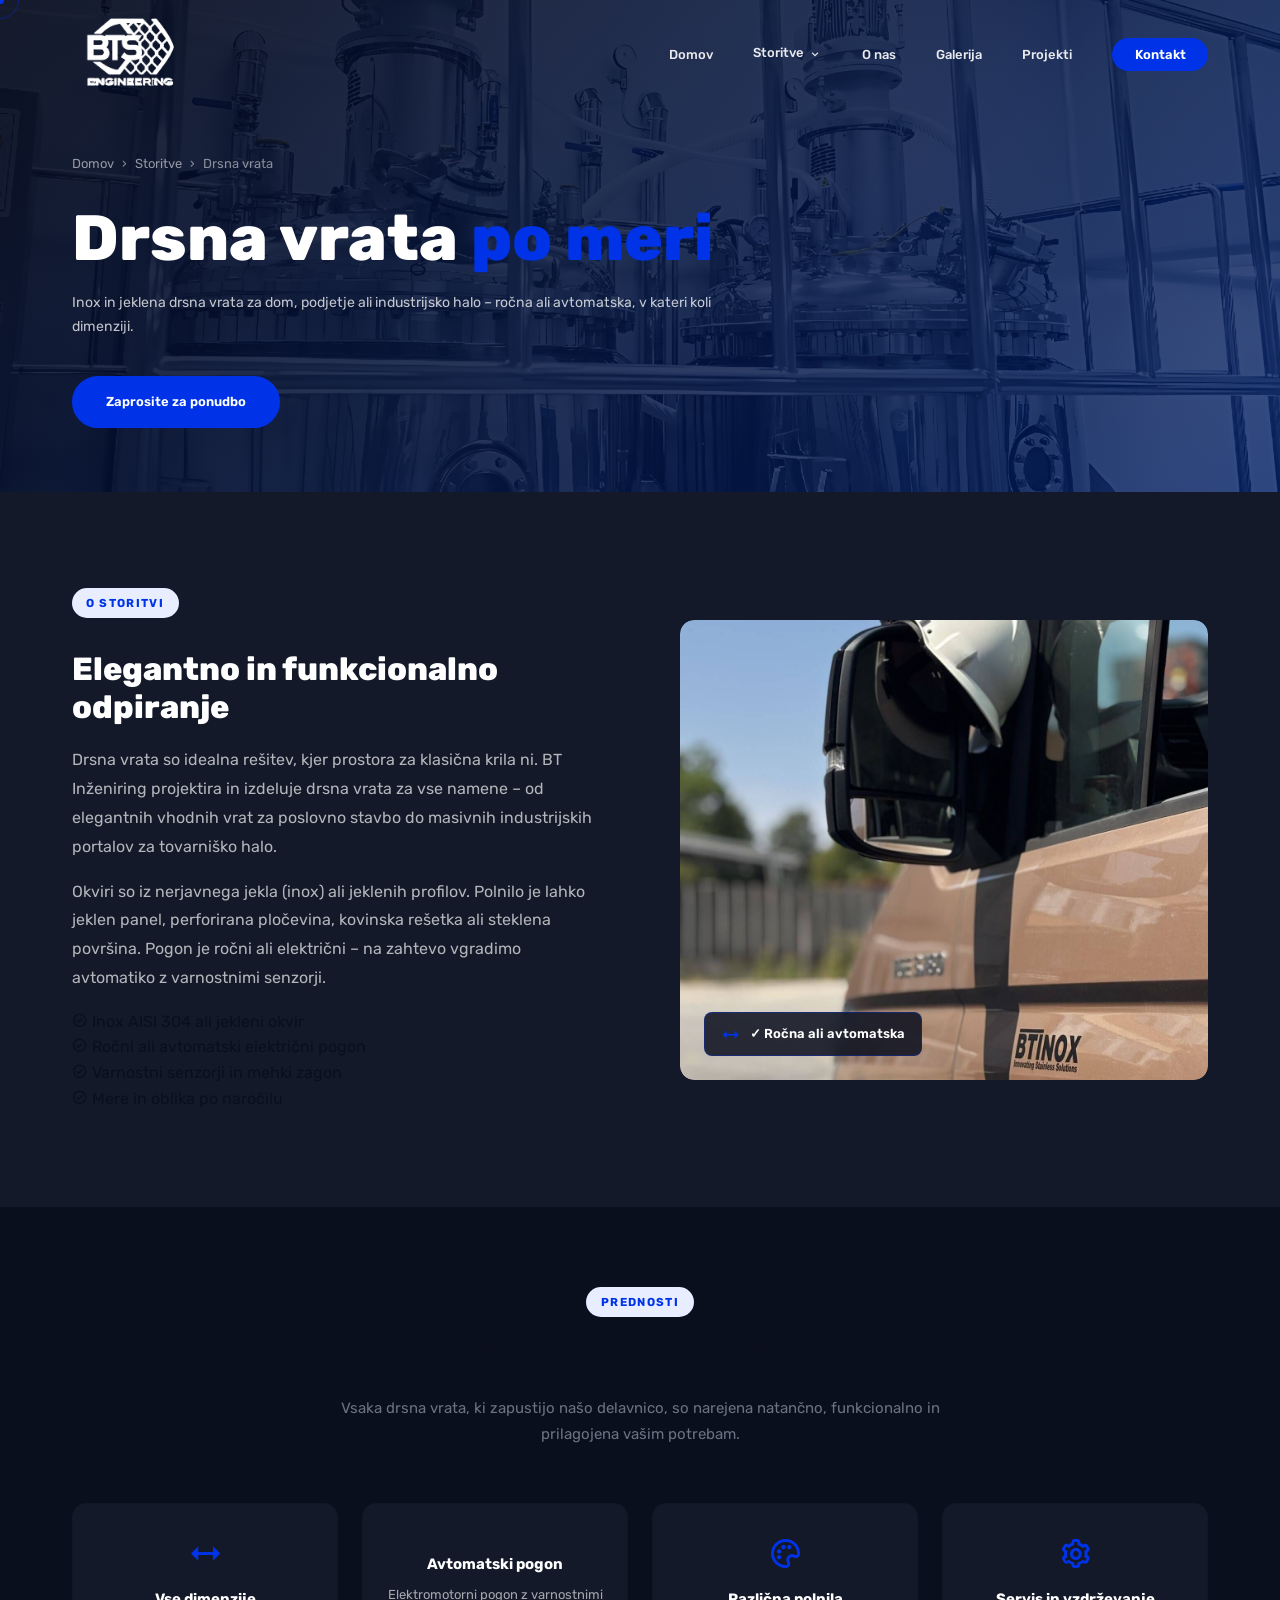
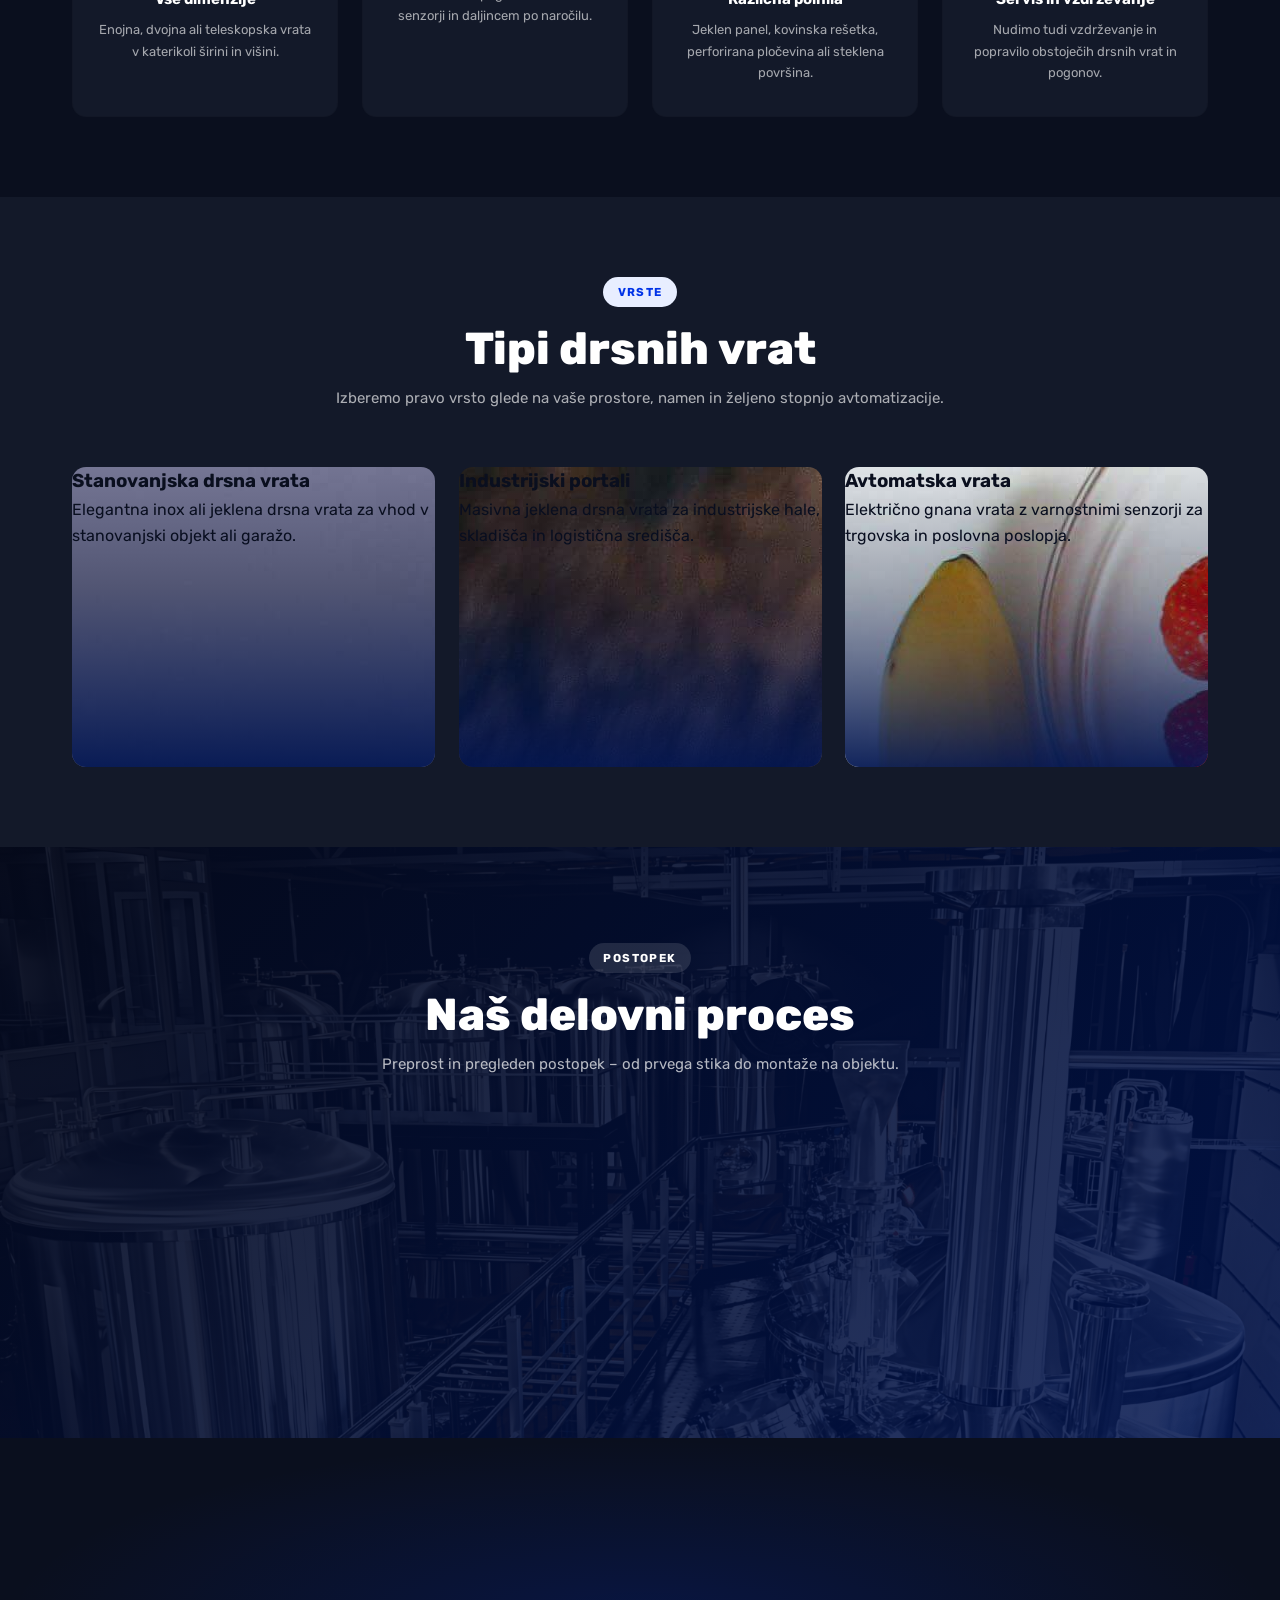
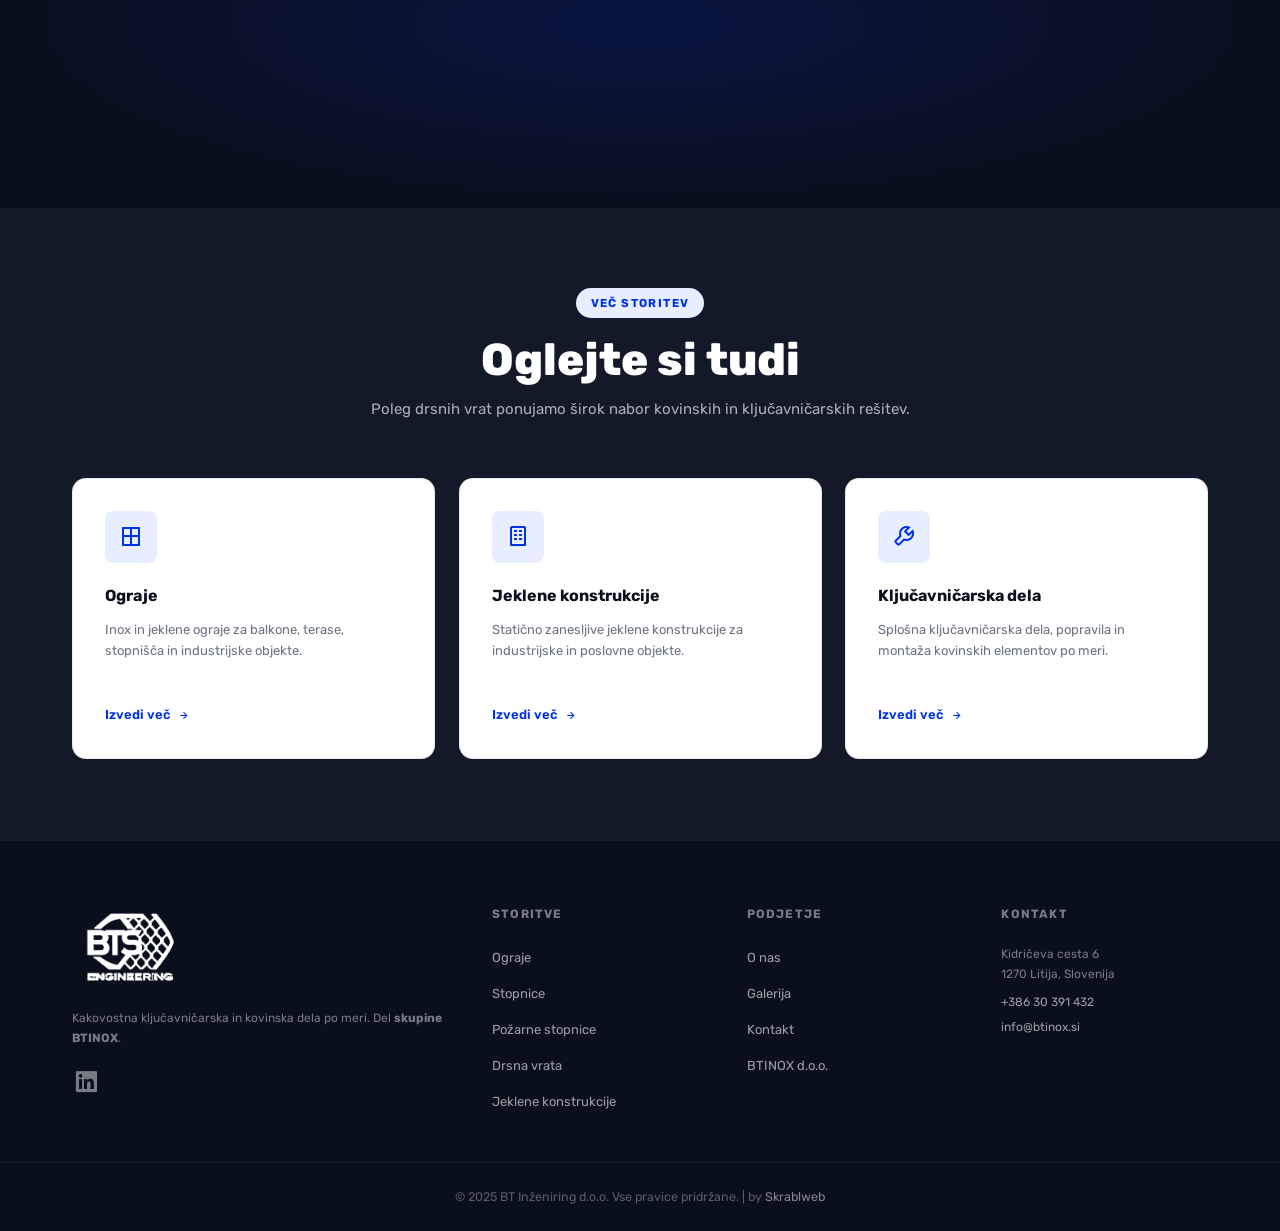
==== commit cc2df04c: "Mobile fixes: equal hero buttons, hamburger animation, cert & callout layout - Hero buttons: align-i" ====
--- a/drsna-vrata.html
+++ b/drsna-vrata.html
@@ -26,11 +26,11 @@
 
 <nav class="nav" id="nav">
     <div class="nav__container">
-        <a href="inzeniring.html" class="nav__logo"><img src="index/bts_logo.png" alt="BT Inženiring"></a>
+        <a href="index.html" class="nav__logo"><img src="index/bts_logo.png" alt="BT Inženiring"></a>
         <ul class="nav__links" id="navLinks">
-            <li><a href="inzeniring.html" class="nav__link">Domov</a></li>
+            <li><a href="index.html" class="nav__link">Domov</a></li>
             <li class="has-dropdown">
-                <a href="inzeniring.html#storitve" class="nav__link">Storitve <i class='bx bx-chevron-down'></i></a>
+                <a href="index.html#storitve" class="nav__link">Storitve <i class='bx bx-chevron-down'></i></a>
                 <ul class="nav__submenu">
                     <li><a href="ograje.html">Ograje</a></li>
                     <li><a href="stopnice.html">Stopnice</a></li>
@@ -50,8 +50,18 @@
 </nav>
 <div class="mobile-menu" id="mobileMenu">
     <ul>
-        <li><a href="inzeniring.html" class="mob-link">Domov</a></li>
-        <li><a href="inzeniring.html#storitve" class="mob-link">Storitve</a></li>
+        <li><a href="index.html" class="mob-link">Domov</a></li>
+                    <li>
+                <button class="mob-dropdown-toggle">Storitve <i class='bx bx-chevron-down'></i></button>
+                <ul class="mob-submenu">
+                    <li><a href="ograje.html" class="mob-sublink">Ograje</a></li>
+                    <li><a href="stopnice.html" class="mob-sublink">Stopnice</a></li>
+                    <li><a href="pozarne-stopnice.html" class="mob-sublink">Požarne stopnice</a></li>
+                    <li><a href="drsna-vrata.html" class="mob-sublink">Drsna vrata</a></li>
+                    <li><a href="konstrukcije.html" class="mob-sublink">Jeklene konstrukcije</a></li>
+                    <li><a href="kljucavnicarska-dela.html" class="mob-sublink">Ključavničarska dela</a></li>
+                </ul>
+            </li>
         <li><a href="o-nas.html" class="mob-link">O nas</a></li>
         <li><a href="galerija.html" class="mob-link">Galerija</a></li>
         <li><a href="projekti.html" class="mob-link">Projekti</a></li>
@@ -66,9 +76,9 @@
     <div class="page-hero__overlay"></div>
     <div class="page-hero__content">
         <nav class="breadcrumb" aria-label="Breadcrumb">
-            <a href="inzeniring.html">Domov</a>
+            <a href="index.html">Domov</a>
             <span>›</span>
-            <a href="inzeniring.html#storitve">Storitve</a>
+            <a href="index.html#storitve">Storitve</a>
             <span>›</span>
             <span>Drsna vrata</span>
         </nav>
@@ -291,3 +301,4 @@
 </html>
 
 
+
--- a/css/nav.css
+++ b/css/nav.css
@@ -6,7 +6,7 @@
   top: 0;
   left: 0;
   width: 100%;
-  z-index: 1000;
+  z-index: 2500;
   padding: .6rem 0;
   transition: background .35s ease, box-shadow .35s ease, padding .35s ease;
 }
@@ -106,6 +106,7 @@
 .hamburger.active span:nth-child(2) { opacity: 0; }
 .hamburger.active span:nth-child(3) { transform: translateY(-7px) rotate(-45deg); }
 
+
 /* ---------- Mobile Menu ---------- */
 .mobile-menu {
   position: fixed;
@@ -141,6 +142,44 @@
   padding-left: .5rem;
 }
 
+/* Mobile storitve accordion */
+.mob-dropdown-toggle {
+  display: flex;
+  align-items: center;
+  justify-content: space-between;
+  width: 100%;
+  background: none;
+  border: none;
+  border-bottom: 1px solid rgba(255,255,255,.07);
+  cursor: pointer;
+  padding: 1rem 0;
+  font-size: 1.15rem;
+  font-weight: 600;
+  font-family: inherit;
+  color: rgba(255,255,255,.75);
+  transition: color var(--transition);
+}
+.mob-dropdown-toggle:hover { color: #fff; }
+.mob-dropdown-toggle i { font-size: 18px; transition: transform .25s ease; }
+.mob-dropdown-toggle.open i { transform: rotate(180deg); }
+
+.mob-submenu {
+  max-height: 0;
+  overflow: hidden;
+  transition: max-height .35s ease;
+}
+.mob-submenu.open { max-height: 420px; }
+
+.mob-sublink {
+  display: block;
+  padding: .6rem 0 .6rem 1rem;
+  font-size: .97rem;
+  color: rgba(255,255,255,.5);
+  border-bottom: 1px solid rgba(255,255,255,.04);
+  transition: color .2s, padding-left .2s;
+}
+.mob-sublink:hover { color: #fff; padding-left: 1.5rem; }
+
 .mob-overlay {
   position: fixed;
   inset: 0;
--- a/css/responsive.css
+++ b/css/responsive.css
@@ -24,6 +24,7 @@
 /* ≤960px: hide 3D canvas, text goes full width */
 @media (max-width: 960px) {
   .hero__3d { display: none; }
+  .hero__content { flex: 1; }
   .hero__container {
     padding-left:  clamp(1.5rem, 6vw, 60px);
     padding-right: clamp(1.5rem, 6vw, 60px);
@@ -60,6 +61,26 @@
   .about-mini-cards      { grid-template-columns: 1fr; }
   .cert-row              { gap: 1.25rem; }
   .cert-item img         { max-height: 90px; }
+
+  /* Certificate label — stack vertically */
+  .cert-label {
+    flex-direction: column;
+    align-items: flex-start;
+    gap: .5rem;
+    padding: .75rem 1rem;
+  }
+
+  /* Kaj delamo callout — stack text + button vertically */
+  .ind-extra {
+    flex-direction: column;
+    align-items: flex-start;
+    gap: 1rem;
+    padding: 1.25rem;
+  }
+  .ind-extra .btn {
+    width: 100%;
+    justify-content: center;
+  }
 }
 
 @media (max-width: 768px) {
@@ -84,7 +105,8 @@
 }
 
 @media (max-width: 500px) {
-  .hero__btns  { flex-direction: column; }
+  .hero__btns  { flex-direction: column; align-items: stretch; }
+  .hero__btns .btn { justify-content: center; }
   .stats__inner { grid-template-columns: 1fr; }
   .steps { grid-template-columns: 1fr; }
   .footer__top { grid-template-columns: 1fr; }
